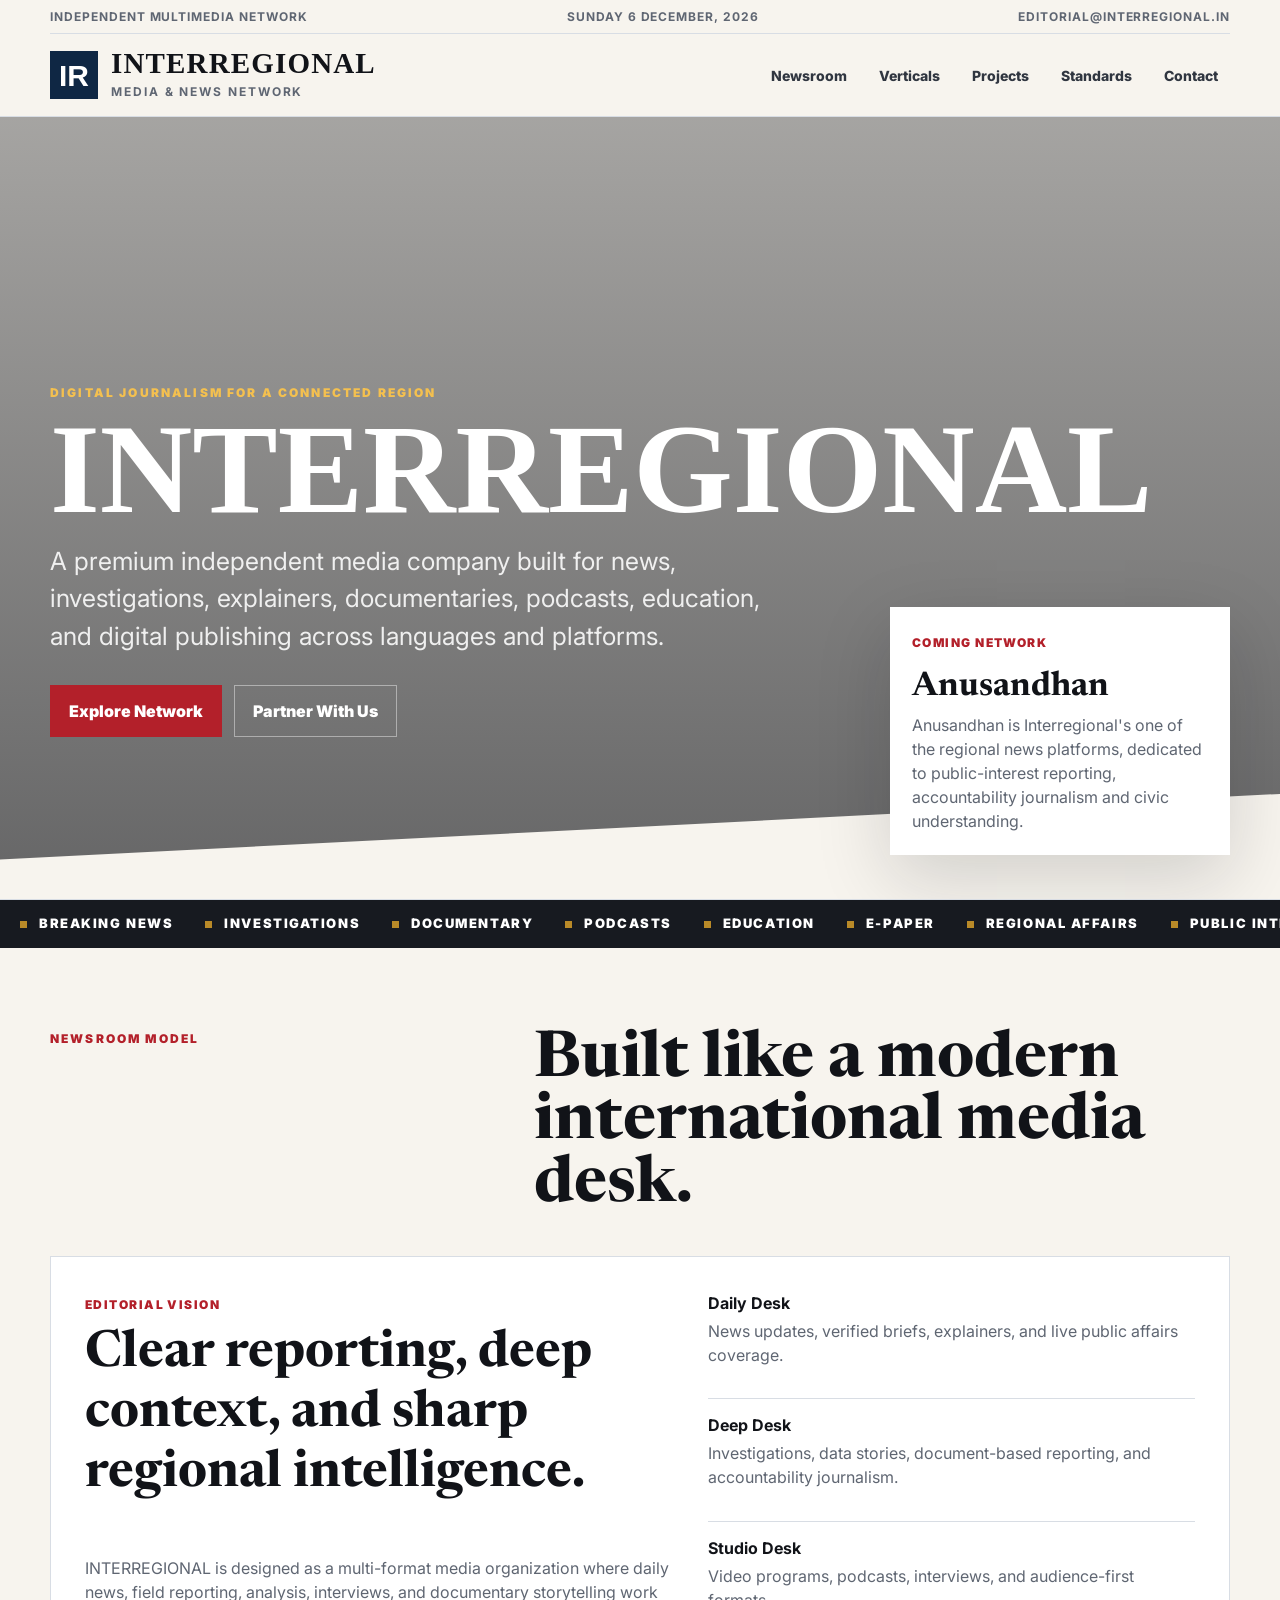
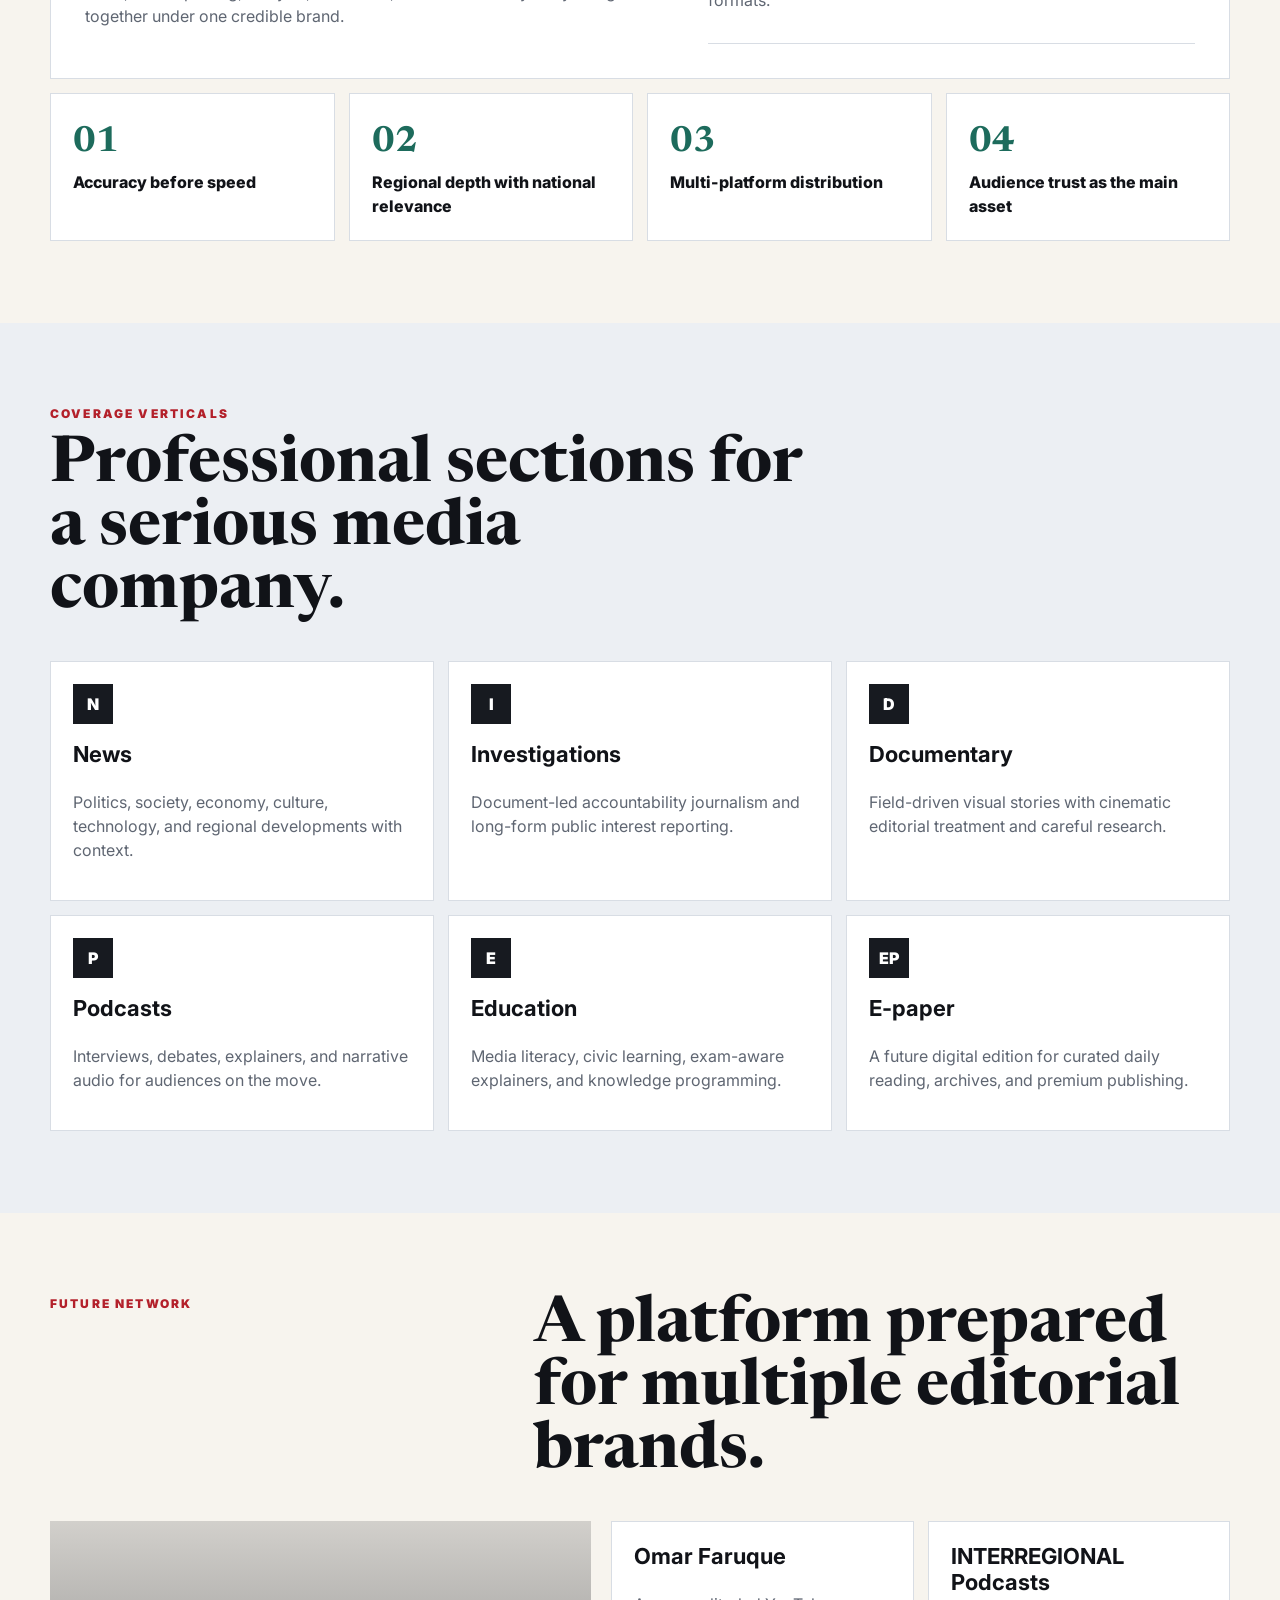
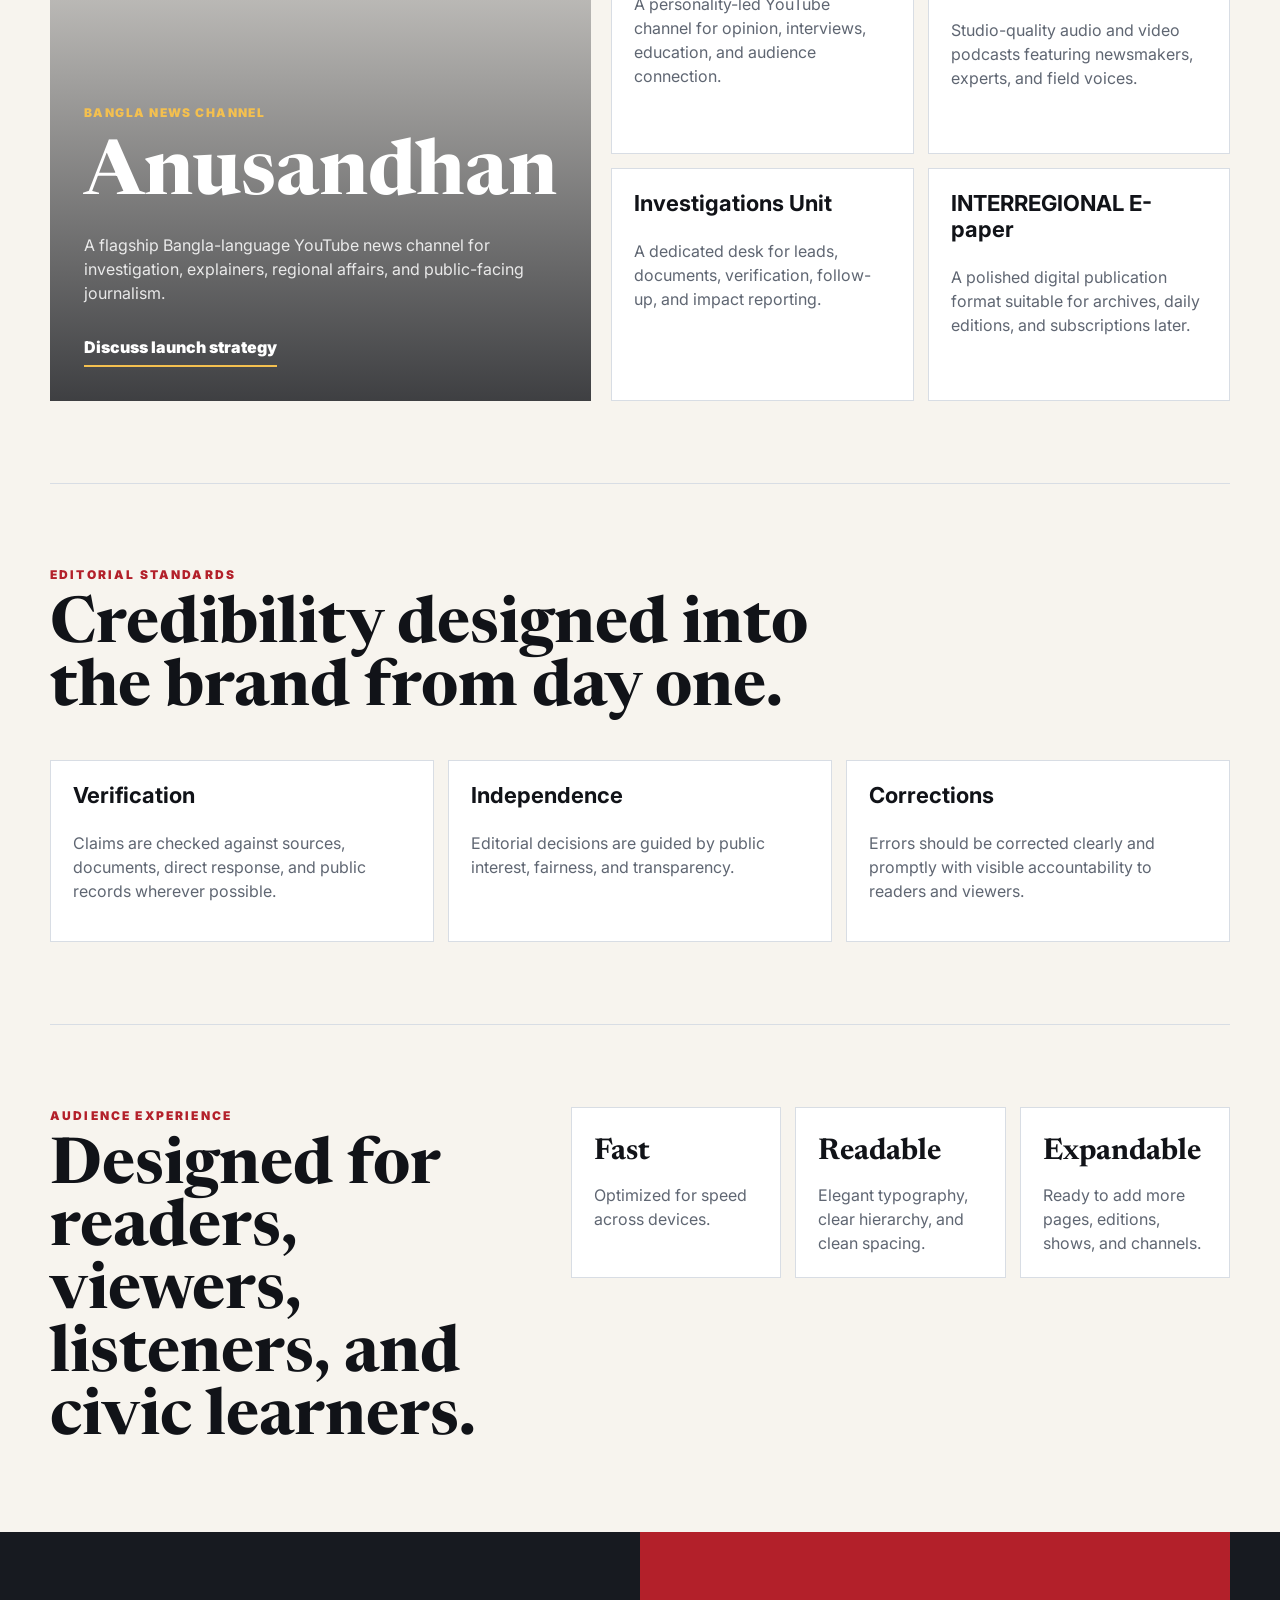
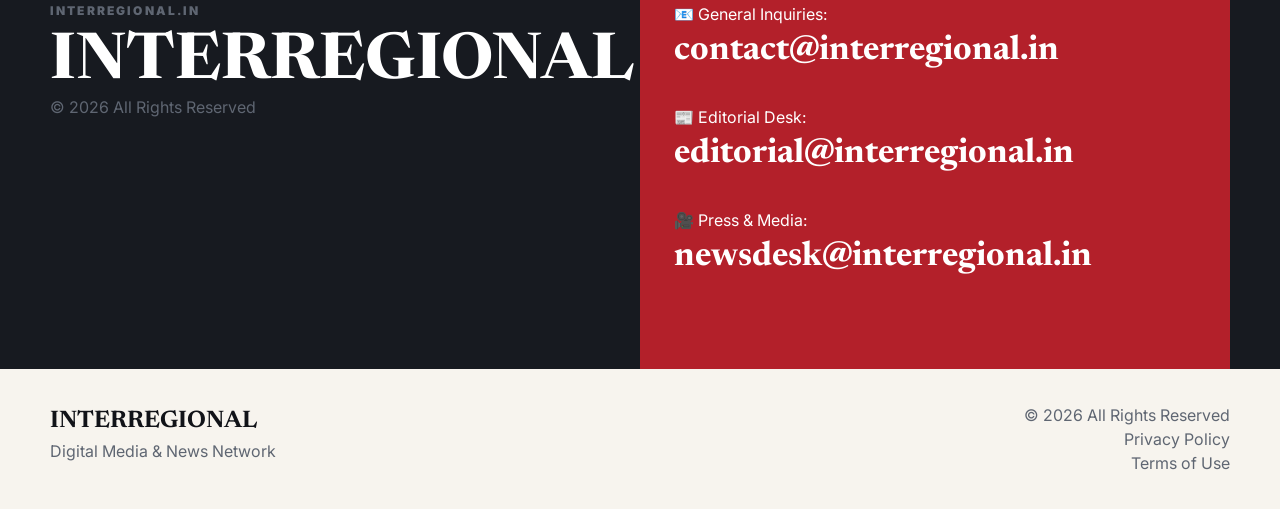
==== index.html @ 7b53729c "Update index.html" ====
<!DOCTYPE html>
<html lang="en">
<head>
  <meta charset="UTF-8">
  <meta name="viewport" content="width=device-width, initial-scale=1.0">
  <meta name="description" content="Independent multimedia network producing investigative journalism, documentaries, geopolitical analysis, podcasts, educational content, and public-interest reporting across South Asia and beyond, with multilingual digital publishing covering global affairs, politics, economy, society, and culture.">
  <meta name="theme-color" content="#0f2744">
  <link rel="canonical" href="https://interregional.in/">
  <link rel="alternate" hreflang="en" href="https://interregional.in/">
  <meta property="og:title" content="Interregional">
  <meta property="og:description" content="Independent multimedia network producing investigative journalism, documentaries, geopolitical analysis, podcasts, educational content, and public-interest reporting across South Asia and beyond, with multilingual digital publishing covering global affairs, politics, economy, society, and culture.">
  <meta property="og:image" content="https://images.unsplash.com/photo-1495020689067-958852a7765e?auto=format&fit=crop&w=1200&h=630&q=85">
  <meta property="og:image:alt" content="A modern editorial command room with regional media coverage panels">
  <meta property="og:type" content="website">
  <meta property="og:url" content="https://interregional.in/">
  <meta name="twitter:card" content="summary_large_image">
  <meta name="twitter:title" content="Interregional">
  <meta name="twitter:description" content="Independent multimedia network producing investigative journalism, documentaries, geopolitical analysis, podcasts, educational content, and public-interest reporting across South Asia and beyond, with multilingual digital publishing covering global affairs, politics, economy, society, and culture.">
  <meta name="twitter:image" content="https://images.unsplash.com/photo-1495020689067-958852a7765e?auto=format&fit=crop&w=1200&h=630&q=85">
  <script type="application/ld+json">
  {
    "@context": "https://schema.org",
    "@graph": [
      {
        "@type": "Organization",
        "@id": "https://interregional.in/#organization",
        "name": "Interregional",
        "alternateName": "INTERREGIONAL",
        "description": "Independent multimedia network producing investigative journalism, documentaries, geopolitical analysis, podcasts, educational content, and public-interest reporting across South Asia and beyond, with multilingual digital publishing covering global affairs, politics, economy, society, and culture.",
        "url": "https://interregional.in/",
        "logo": {
          "@type": "ImageObject",
          "url": "https://interregional.in/Favicon/favicon-192x192.png",
          "width": 192,
          "height": 192
        },
        "sameAs": [
          "https://www.youtube.com/@InterregionalMedia",
          "https://x.com/interregionalin",
          "https://www.facebook.com/interregional.in"
        ],
        "contactPoint": {
          "@type": "ContactPoint",
          "contactType": "editorial",
          "email": "editorial@interregional.in"
        },
        "areaServed": [
          "IN",
          "BD",
          "PK",
          "NP",
          "LK",
          "BT",
          "MV",
          "AS"
        ],
        "knowsAbout": [
          "Investigative Journalism",
          "News Media",
          "Documentary Production",
          "Podcast Production",
          "Digital Publishing",
          "Geopolitical Analysis",
          "South Asian Affairs"
        ]
      },
      {
        "@type": "WebSite",
        "@id": "https://interregional.in/#website",
        "url": "https://interregional.in/",
        "name": "Interregional",
        "description": "Independent multimedia network producing investigative journalism, documentaries, geopolitical analysis, podcasts, educational content, and public-interest reporting across South Asia and beyond.",
        "isPartOf": {
          "@id": "https://interregional.in/#organization"
        },
        "potentialAction": {
          "@type": "SearchAction",
          "target": {
            "@type": "EntryPoint",
            "urlTemplate": "https://interregional.in/?s={search_term_string}"
          }
        }
      }
    ]
  }
  </script>
  <title>Interregional</title>
  <link rel="icon" href="/Favicon/favicon.ico" sizes="any">
  <link rel="icon" type="image/svg+xml" href="/Favicon/favicon.svg">
  <link rel="icon" type="image/png" sizes="16x16" href="/Favicon/favicon-16x16.png">
  <link rel="icon" type="image/png" sizes="32x32" href="/Favicon/favicon-32x32.png">
  <link rel="icon" type="image/png" sizes="96x96" href="/Favicon/favicon-96x96.png">
  <link rel="apple-touch-icon" sizes="180x180" href="/Favicon/apple-touch-icon.png">
  <link rel="manifest" href="/Favicon/site.webmanifest">
  <meta name="msapplication-TileColor" content="#0f2744">
  <meta name="msapplication-TileImage" content="/Favicon/mstile-150x150.png">
  <meta name="msapplication-config" content="/Favicon/browserconfig.xml">
  <link rel="preconnect" href="https://fonts.googleapis.com">
  <link rel="preconnect" href="https://fonts.gstatic.com" crossorigin>
  <link href="https://fonts.googleapis.com/css2?family=Inter:wght@400;500;600;700;800;900&family=Newsreader:opsz,wght@6..72,500;6..72,600;6..72,700&display=swap" rel="stylesheet">
  <link rel="stylesheet" href="styles.css">
</head>
<body>
  <header class="site-header" id="top">
    <div class="topbar">
      <span>Independent Multimedia Network</span>
      <span class="date-line" id="dateLine">INTERREGIONAL</span>
      <a href="mailto:editorial@interregional.in">editorial@interregional.in</a>
    </div>
    <nav class="navbar" aria-label="Main navigation">
      <a class="brand" href="/" aria-label="INTERREGIONAL home">
        <span class="brand-mark">IR</span>
        <span>
          <strong>INTERREGIONAL</strong>
          <small>Media & News Network</small>
        </span>
      </a>
      <button class="menu-toggle" id="menuToggle" aria-label="Open menu" aria-expanded="false">
        <span></span>
        <span></span>
      </button>
      <div class="nav-links" id="navLinks">
        <a href="#newsroom">Newsroom</a>
        <a href="#verticals">Verticals</a>
        <a href="#projects">Projects</a>
        <a href="#standards">Standards</a>
        <a href="#contact">Contact</a>
      </div>
    </nav>
  </header>

  <main>
    <section class="hero" aria-labelledby="hero-title">
      <div class="hero-media" role="img" aria-label="A modern editorial command room with regional media coverage panels"></div>
      <div class="hero-content">
        <p class="kicker">Digital journalism for a connected region</p>
        <h1 id="hero-title">INTERREGIONAL</h1>
        <p class="hero-copy">A premium independent media company built for news, investigations, explainers, documentaries, podcasts, education, and digital publishing across languages and platforms.</p>
        <div class="hero-actions">
          <a class="button primary" href="#projects">Explore Network</a>
          <a class="button secondary" href="#contact">Partner With Us</a>
        </div>
      </div>
      <aside class="hero-brief" aria-label="Editorial highlights">
        <span>Coming Network</span>
        <strong>Anusandhan</strong>
        <p>Anusandhan is Interregional's one of the regional news platforms, dedicated to public-interest reporting, accountability journalism and civic understanding.</p>
      </aside>
    </section>

    <section class="ticker" aria-label="Editorial scope">
      <div class="ticker-track">
        <span>Breaking News</span>
        <span>Investigations</span>
        <span>Documentary</span>
        <span>Podcasts</span>
        <span>Education</span>
        <span>E-paper</span>
        <span>Regional Affairs</span>
        <span>Public Interest</span>
        <span>Breaking News</span>
        <span>Investigations</span>
        <span>Documentary</span>
        <span>Podcasts</span>
        <span>Education</span>
        <span>E-paper</span>
        <span>Regional Affairs</span>
        <span>Public Interest</span>
      </div>
    </section>

    <section class="section lead-grid" id="newsroom">
      <div class="section-heading">
        <p class="kicker">Newsroom Model</p>
        <h2>Built like a modern international media desk.</h2>
      </div>
      <div class="lead-story">
        <div>
          <span class="tag">Editorial Vision</span>
          <h3>Clear reporting, deep context, and sharp regional intelligence.</h3>
          <p>INTERREGIONAL is designed as a multi-format media organization where daily news, field reporting, analysis, interviews, and documentary storytelling work together under one credible brand.</p>
        </div>
        <ul class="story-list">
          <li><strong>Daily Desk</strong><span>News updates, verified briefs, explainers, and live public affairs coverage.</span></li>
          <li><strong>Deep Desk</strong><span>Investigations, data stories, document-based reporting, and accountability journalism.</span></li>
          <li><strong>Studio Desk</strong><span>Video programs, podcasts, interviews, and audience-first formats.</span></li>
        </ul>
      </div>
      <div class="stat-grid" aria-label="Organization pillars">
        <article><strong>01</strong><span>Accuracy before speed</span></article>
        <article><strong>02</strong><span>Regional depth with national relevance</span></article>
        <article><strong>03</strong><span>Multi-platform distribution</span></article>
        <article><strong>04</strong><span>Audience trust as the main asset</span></article>
      </div>
    </section>

    <section class="section band" id="verticals">
      <div class="section-heading compact">
        <p class="kicker">Coverage Verticals</p>
        <h2>Professional sections for a serious media company.</h2>
      </div>
      <div class="vertical-grid">
        <article>
          <span class="icon">N</span>
          <h3>News</h3>
          <p>Politics, society, economy, culture, technology, and regional developments with context.</p>
        </article>
        <article>
          <span class="icon">I</span>
          <h3>Investigations</h3>
          <p>Document-led accountability journalism and long-form public interest reporting.</p>
        </article>
        <article>
          <span class="icon">D</span>
          <h3>Documentary</h3>
          <p>Field-driven visual stories with cinematic editorial treatment and careful research.</p>
        </article>
        <article>
          <span class="icon">P</span>
          <h3>Podcasts</h3>
          <p>Interviews, debates, explainers, and narrative audio for audiences on the move.</p>
        </article>
        <article>
          <span class="icon">E</span>
          <h3>Education</h3>
          <p>Media literacy, civic learning, exam-aware explainers, and knowledge programming.</p>
        </article>
        <article>
          <span class="icon">EP</span>
          <h3>E-paper</h3>
          <p>A future digital edition for curated daily reading, archives, and premium publishing.</p>
        </article>
      </div>
    </section>

    <section class="section project-section" id="projects">
      <div class="section-heading">
        <p class="kicker">Future Network</p>
        <h2>A platform prepared for multiple editorial brands.</h2>
      </div>
      <div class="project-layout">
        <article class="feature-project">
          <span class="tag">Bangla News Channel</span>
          <h3>Anusandhan</h3>
          <p>A flagship Bangla-language YouTube news channel for investigation, explainers, regional affairs, and public-facing journalism.</p>
          <a href="#contact">Discuss launch strategy</a>
        </article>
        <div class="project-list">
          <article>
            <h3>Omar Faruque</h3>
            <p>A personality-led YouTube channel for opinion, interviews, education, and audience connection.</p>
          </article>
          <article>
            <h3>INTERREGIONAL Podcasts</h3>
            <p>Studio-quality audio and video podcasts featuring newsmakers, experts, and field voices.</p>
          </article>
          <article>
            <h3>Investigations Unit</h3>
            <p>A dedicated desk for leads, documents, verification, follow-up, and impact reporting.</p>
          </article>
          <article>
            <h3>INTERREGIONAL E-paper</h3>
            <p>A polished digital publication format suitable for archives, daily editions, and subscriptions later.</p>
          </article>
        </div>
      </div>
    </section>

    <section class="section standards" id="standards">
      <div class="section-heading compact">
        <p class="kicker">Editorial Standards</p>
        <h2>Credibility designed into the brand from day one.</h2>
      </div>
      <div class="standards-row">
        <article>
          <h3>Verification</h3>
          <p>Claims are checked against sources, documents, direct response, and public records wherever possible.</p>
        </article>
        <article>
          <h3>Independence</h3>
          <p>Editorial decisions are guided by public interest, fairness, and transparency.</p>
        </article>
        <article>
          <h3>Corrections</h3>
          <p>Errors should be corrected clearly and promptly with visible accountability to readers and viewers.</p>
        </article>
      </div>
    </section>

    <section class="section audience">
      <div>
        <p class="kicker">Audience Experience</p>
        <h2>Designed for readers, viewers, listeners, and civic learners.</h2>
      </div>
      <div class="audience-grid">
        <article><strong>Fast</strong><span>Optimized for speed across devices.</span></article>
        <article><strong>Readable</strong><span>Elegant typography, clear hierarchy, and clean spacing.</span></article>
        <article><strong>Expandable</strong><span>Ready to add more pages, editions, shows, and channels.</span></article>
      </div>
    </section>

    <section class="section contact-section" id="contact">
      <div class="contact-copy">
        <p class="kicker">INTERREGIONAL.IN</p>
        <h2>INTERREGIONAL</h2>
        <p>© 2026 All Rights Reserved</p>
      </div>
      <div class="contact-panel">
  <p>📧 General Inquiries: <a href="mailto:contact@interregional.in">contact@interregional.in</a></p>
  <p>📰 Editorial Desk: <a href="mailto:editorial@interregional.in">editorial@interregional.in</a></p>
  <p>🎥 Press & Media: <a href="mailto:newsdesk@interregional.in">newsdesk@interregional.in</a></p>
      </div>
    </section>
  </main>

  <footer class="footer">
    <div>
      <strong>INTERREGIONAL</strong>
      <p>Digital Media & News Network</p>
    </div>
    <div style="text-align:right;">
      <p>© 2026 All Rights Reserved</p>
      <p><a href="privacy.html">Privacy Policy</a></p>
      <a href="terms.html">Terms of Use</a>
    </div>
  </footer>

  <script src="script.js"></script>
</body>
</html>
---- styles.css ----
:root {
  --ink: #111318;
  --muted: #5f6672;
  --line: #d8dde4;
  --paper: #f7f4ee;
  --white: #ffffff;
  --charcoal: #171a20;
  --red: #b3202a;
  --gold: #b98a28;
  --green: #1d6b5c;
  --blue: #1d4f91;
  --shadow: 0 24px 70px rgba(17, 19, 24, 0.16);
}

* {
  box-sizing: border-box;
}

html {
  scroll-behavior: smooth;
}

body {
  margin: 0;
  background: var(--paper);
  color: var(--ink);
  font-family: "Inter", Arial, sans-serif;
  line-height: 1.5;
}

a {
  color: inherit;
  text-decoration: none;
}

.site-header {
  background: rgba(247, 244, 238, 0.94);
  border-bottom: 1px solid var(--line);
  position: sticky;
  top: 0;
  z-index: 20;
  backdrop-filter: blur(18px);
}

.topbar,
.navbar,
.section,
.footer {
  width: min(1180px, calc(100% - 40px));
  margin: 0 auto;
}

.topbar {
  min-height: 34px;
  display: flex;
  align-items: center;
  justify-content: space-between;
  gap: 18px;
  color: var(--muted);
  font-size: 12px;
  font-weight: 700;
  letter-spacing: 0.08em;
  text-transform: uppercase;
  border-bottom: 1px solid var(--line);
}

.navbar {
  min-height: 82px;
  display: flex;
  align-items: center;
  justify-content: space-between;
  gap: 24px;
}

.brand {
  display: inline-flex;
  align-items: center;
  gap: 13px;
}

.brand-mark {
  width: 48px;
  height: 48px;
  display: grid;
  place-items: center;
  background: #0f2744;
  color: var(--white);
  font-family: Arial, sans-serif;
  font-weight: 700;
  font-size: 30px;
}

.brand strong {
  display: block;
  font-family: Georgia, "Times New Roman", serif;
  font-size: 29px;
  letter-spacing: 0.04em;
  line-height: 1;
}

.brand small {
  display: block;
  margin-top: 5px;
  color: var(--muted);
  font-size: 12px;
  font-weight: 700;
  letter-spacing: 0.16em;
  text-transform: uppercase;
}

.nav-links {
  display: flex;
  align-items: center;
  gap: 8px;
}

.nav-links a {
  padding: 10px 12px;
  color: #303640;
  font-size: 14px;
  font-weight: 800;
}

.nav-links a:hover {
  color: var(--red);
}

.menu-toggle {
  display: none;
  width: 42px;
  height: 42px;
  border: 1px solid var(--line);
  background: var(--white);
  cursor: pointer;
}

.menu-toggle span {
  display: block;
  width: 18px;
  height: 2px;
  margin: 5px auto;
  background: var(--ink);
}

.hero {
  min-height: calc(100vh - 117px);
  position: relative;
  display: grid;
  align-items: end;
  overflow: hidden;
  border-bottom: 1px solid var(--line);
}

.hero-media {
  position: absolute;
  inset: 0;
  background:
    linear-gradient(rgba(10, 12, 17, 0.34), rgba(10, 12, 17, 0.62)),
    url("https://images.unsplash.com/photo-1495020689067-958852a7765e?auto=format&fit=crop&w=2200&q=85");
  background-size: cover;
  background-position: center;
  transform: scale(1.02);
}

.hero::after {
  content: "";
  position: absolute;
  inset: auto 0 0 0;
  height: 28%;
  background: var(--paper);
  clip-path: polygon(0 82%, 100% 52%, 100% 100%, 0% 100%);
}

.hero-content {
  width: min(1180px, calc(100% - 40px));
  margin: 0 auto;
  position: relative;
  z-index: 2;
  padding: 12vh 0 18vh;
  color: var(--white);
}

.kicker {
  margin: 0 0 12px;
  color: var(--red);
  font-size: 12px;
  font-weight: 900;
  letter-spacing: 0.18em;
  text-transform: uppercase;
}

.hero .kicker {
  color: #f4c04f;
}

h1,
h2,
h3,
p {
  margin-top: 0;
}

h1,
h2 {
  font-family: "Newsreader", Georgia, serif;
}

h1 {
  margin-bottom: 18px;
  font-family: Georgia, "Times New Roman", serif;
  font-size: clamp(52px, 10vw, 132px);
  line-height: 0.86;
  letter-spacing: 0;
}

.hero-copy {
  max-width: 720px;
  color: rgba(255, 255, 255, 0.88);
  font-size: clamp(18px, 2.2vw, 25px);
}

.hero-actions {
  display: flex;
  gap: 12px;
  flex-wrap: wrap;
  margin-top: 30px;
}

.button {
  min-height: 48px;
  display: inline-flex;
  align-items: center;
  justify-content: center;
  padding: 13px 18px;
  border: 1px solid rgba(255, 255, 255, 0.42);
  font-weight: 900;
}

.button.primary {
  background: var(--red);
  border-color: var(--red);
  color: var(--white);
}

.button.secondary {
  color: var(--white);
}

.hero-brief {
  position: absolute;
  right: max(20px, calc((100vw - 1180px) / 2));
  bottom: 44px;
  z-index: 3;
  width: min(340px, calc(100% - 40px));
  padding: 22px;
  background: var(--white);
  color: var(--ink);
  box-shadow: var(--shadow);
}

.hero-brief span,
.tag {
  display: inline-block;
  margin-bottom: 10px;
  color: var(--red);
  font-size: 12px;
  font-weight: 900;
  letter-spacing: 0.12em;
  text-transform: uppercase;
}

.hero-brief strong {
  display: block;
  font-family: "Newsreader", Georgia, serif;
  font-size: 34px;
}

.hero-brief p {
  margin-bottom: 0;
  color: var(--muted);
}

.ticker {
  overflow: hidden;
  background: var(--charcoal);
  color: var(--white);
}

.ticker-track {
  width: max-content;
  display: flex;
  gap: 32px;
  padding: 14px 20px;
  animation: ticker 24s linear infinite;
  font-size: 13px;
  font-weight: 900;
  letter-spacing: 0.12em;
  text-transform: uppercase;
}

.ticker-track span::before {
  content: "";
  display: inline-block;
  width: 7px;
  height: 7px;
  margin-right: 12px;
  background: var(--gold);
}

@keyframes ticker {
  to {
    transform: translateX(-50%);
  }
}

.section {
  padding: 82px 0;
}

.section-heading {
  display: grid;
  grid-template-columns: 0.9fr 1.4fr;
  gap: 36px;
  align-items: start;
  margin-bottom: 38px;
}

.section-heading.compact {
  display: block;
  max-width: 760px;
}

h2 {
  margin-bottom: 0;
  font-size: clamp(34px, 5vw, 64px);
  line-height: 0.98;
}

h3 {
  font-size: 22px;
  line-height: 1.18;
}

.lead-story {
  display: grid;
  grid-template-columns: 1.1fr 0.9fr;
  gap: 28px;
  padding: 34px;
  background: var(--white);
  border: 1px solid var(--line);
}

.lead-story h3 {
  max-width: 680px;
  font-family: "Newsreader", Georgia, serif;
  font-size: clamp(30px, 4vw, 52px);
}

.lead-story p,
.vertical-grid p,
.project-list p,
.standards-row p,
.audience-grid span,
.contact-copy p {
  color: var(--muted);
}

.story-list {
  display: grid;
  gap: 14px;
  margin: 0;
  padding: 0;
  list-style: none;
}

.story-list li {
  padding-bottom: 14px;
  border-bottom: 1px solid var(--line);
}

.story-list strong,
.story-list span {
  display: block;
}

.story-list span {
  margin-top: 4px;
  color: var(--muted);
}

.stat-grid,
.vertical-grid,
.audience-grid {
  display: grid;
  grid-template-columns: repeat(4, 1fr);
  gap: 14px;
  margin-top: 14px;
}

.stat-grid article,
.vertical-grid article,
.standards-row article,
.audience-grid article,
.project-list article {
  background: var(--white);
  border: 1px solid var(--line);
  padding: 22px;
}

.stat-grid strong {
  display: block;
  color: var(--green);
  font-family: "Newsreader", Georgia, serif;
  font-size: 36px;
}

.stat-grid span {
  font-weight: 800;
}

.band {
  width: 100%;
  max-width: none;
  padding-left: max(20px, calc((100vw - 1180px) / 2));
  padding-right: max(20px, calc((100vw - 1180px) / 2));
  background: #eceff3;
}

.vertical-grid {
  grid-template-columns: repeat(3, 1fr);
  margin-top: 34px;
}

.icon {
  width: 40px;
  height: 40px;
  display: grid;
  place-items: center;
  margin-bottom: 18px;
  background: var(--charcoal);
  color: var(--white);
  font-weight: 900;
}

.project-layout {
  display: grid;
  grid-template-columns: 0.9fr 1.1fr;
  gap: 20px;
}

.feature-project {
  min-height: 480px;
  display: flex;
  flex-direction: column;
  justify-content: flex-end;
  padding: 34px;
  color: var(--white);
  background:
    linear-gradient(rgba(16, 18, 23, 0.16), rgba(16, 18, 23, 0.8)),
    url("https://images.unsplash.com/photo-1589903308904-1010c2294adc?auto=format&fit=crop&w=1200&q=85");
  background-size: cover;
  background-position: center;
}

.feature-project .tag {
  color: #f4c04f;
}

.feature-project h3 {
  font-family: "Newsreader", Georgia, serif;
  font-size: clamp(42px, 6vw, 76px);
  margin-bottom: 12px;
}

.feature-project p {
  max-width: 520px;
  color: rgba(255, 255, 255, 0.86);
}

.feature-project a {
  width: fit-content;
  margin-top: 14px;
  padding-bottom: 6px;
  border-bottom: 2px solid #f4c04f;
  font-weight: 900;
}

.project-list {
  display: grid;
  grid-template-columns: repeat(2, 1fr);
  gap: 14px;
}

.project-list article {
  min-height: 220px;
}

.standards {
  border-top: 1px solid var(--line);
  border-bottom: 1px solid var(--line);
}

.standards-row {
  display: grid;
  grid-template-columns: repeat(3, 1fr);
  gap: 14px;
  margin-top: 32px;
}

.audience {
  display: grid;
  grid-template-columns: 0.85fr 1.15fr;
  gap: 34px;
  align-items: start;
}

.audience-grid {
  grid-template-columns: repeat(3, 1fr);
  margin-top: 0;
}

.audience-grid strong {
  display: block;
  margin-bottom: 8px;
  font-family: "Newsreader", Georgia, serif;
  font-size: 30px;
}

.contact-section {
  width: 100%;
  max-width: none;
  display: grid;
  grid-template-columns: minmax(20px, 1fr) minmax(0, 590px) minmax(0, 590px) minmax(20px, 1fr);
  gap: 0;
  padding: 0;
  background: var(--charcoal);
  color: var(--white);
}

.contact-copy {
  grid-column: 2;
  padding: 70px 34px 70px 0;
}

.contact-panel {
  grid-column: 3;
  display: grid;
  align-content: center;
  gap: 12px;
  padding: 70px 34px;
  background: var(--red);
}

.contact-panel a,
.contact-panel span {
  display: block;
  color: var(--white);
  font-size: clamp(20px, 3vw, 34px);
  font-family: "Newsreader", Georgia, serif;
  font-weight: 700;
  overflow-wrap: anywhere;
}

.footer {
  display: flex;
  justify-content: space-between;
  gap: 24px;
  padding: 34px 0;
  color: var(--muted);
}

.footer strong {
  color: var(--ink);
  font-family: "Newsreader", Georgia, serif;
  font-size: 24px;
}

.footer p {
  margin-bottom: 0;
}

.footer nav {
  display: flex;
  gap: 16px;
  flex-wrap: wrap;
  font-weight: 800;
}

@media (max-width: 900px) {
  .topbar {
    display: none;
  }

  .navbar {
    width: calc(100% - 28px);
    min-height: 74px;
  }

  .menu-toggle {
    display: block;
  }

  .nav-links {
    position: absolute;
    top: 74px;
    left: 14px;
    right: 14px;
    display: none;
    padding: 12px;
    background: var(--white);
    border: 1px solid var(--line);
    box-shadow: var(--shadow);
  }

  .nav-links.open {
    display: grid;
  }

  .nav-links a {
    padding: 14px 12px;
  }

  .hero {
    min-height: 780px;
  }

  .hero-content {
    width: calc(100% - 32px);
    padding: 80px 0 260px;
  }

  .hero-brief {
    left: 16px;
    right: 16px;
    bottom: 28px;
  }

  .section,
  .footer {
    width: calc(100% - 32px);
    padding: 58px 0;
  }

  .section-heading,
  .lead-story,
  .project-layout,
  .audience {
    grid-template-columns: 1fr;
  }

  .stat-grid,
  .vertical-grid,
  .project-list,
  .standards-row,
  .audience-grid {
    grid-template-columns: 1fr;
  }

  .band {
    padding-left: 16px;
    padding-right: 16px;
  }

  .feature-project {
    min-height: 430px;
  }

  .contact-section {
    display: block;
  }

  .contact-copy,
  .contact-panel {
    padding: 52px 16px;
  }

  .footer {
    display: grid;
  }
}

@media (max-width: 520px) {
  .brand-mark {
    width: 42px;
    height: 42px;
  }

  .brand strong {
    font-size: 21px;
  }

  .brand small {
    font-size: 10px;
    letter-spacing: 0.1em;
  }

  .hero-copy {
    font-size: 17px;
  }

  .button {
    width: 100%;
  }

  .lead-story {
    padding: 22px;
  }
}
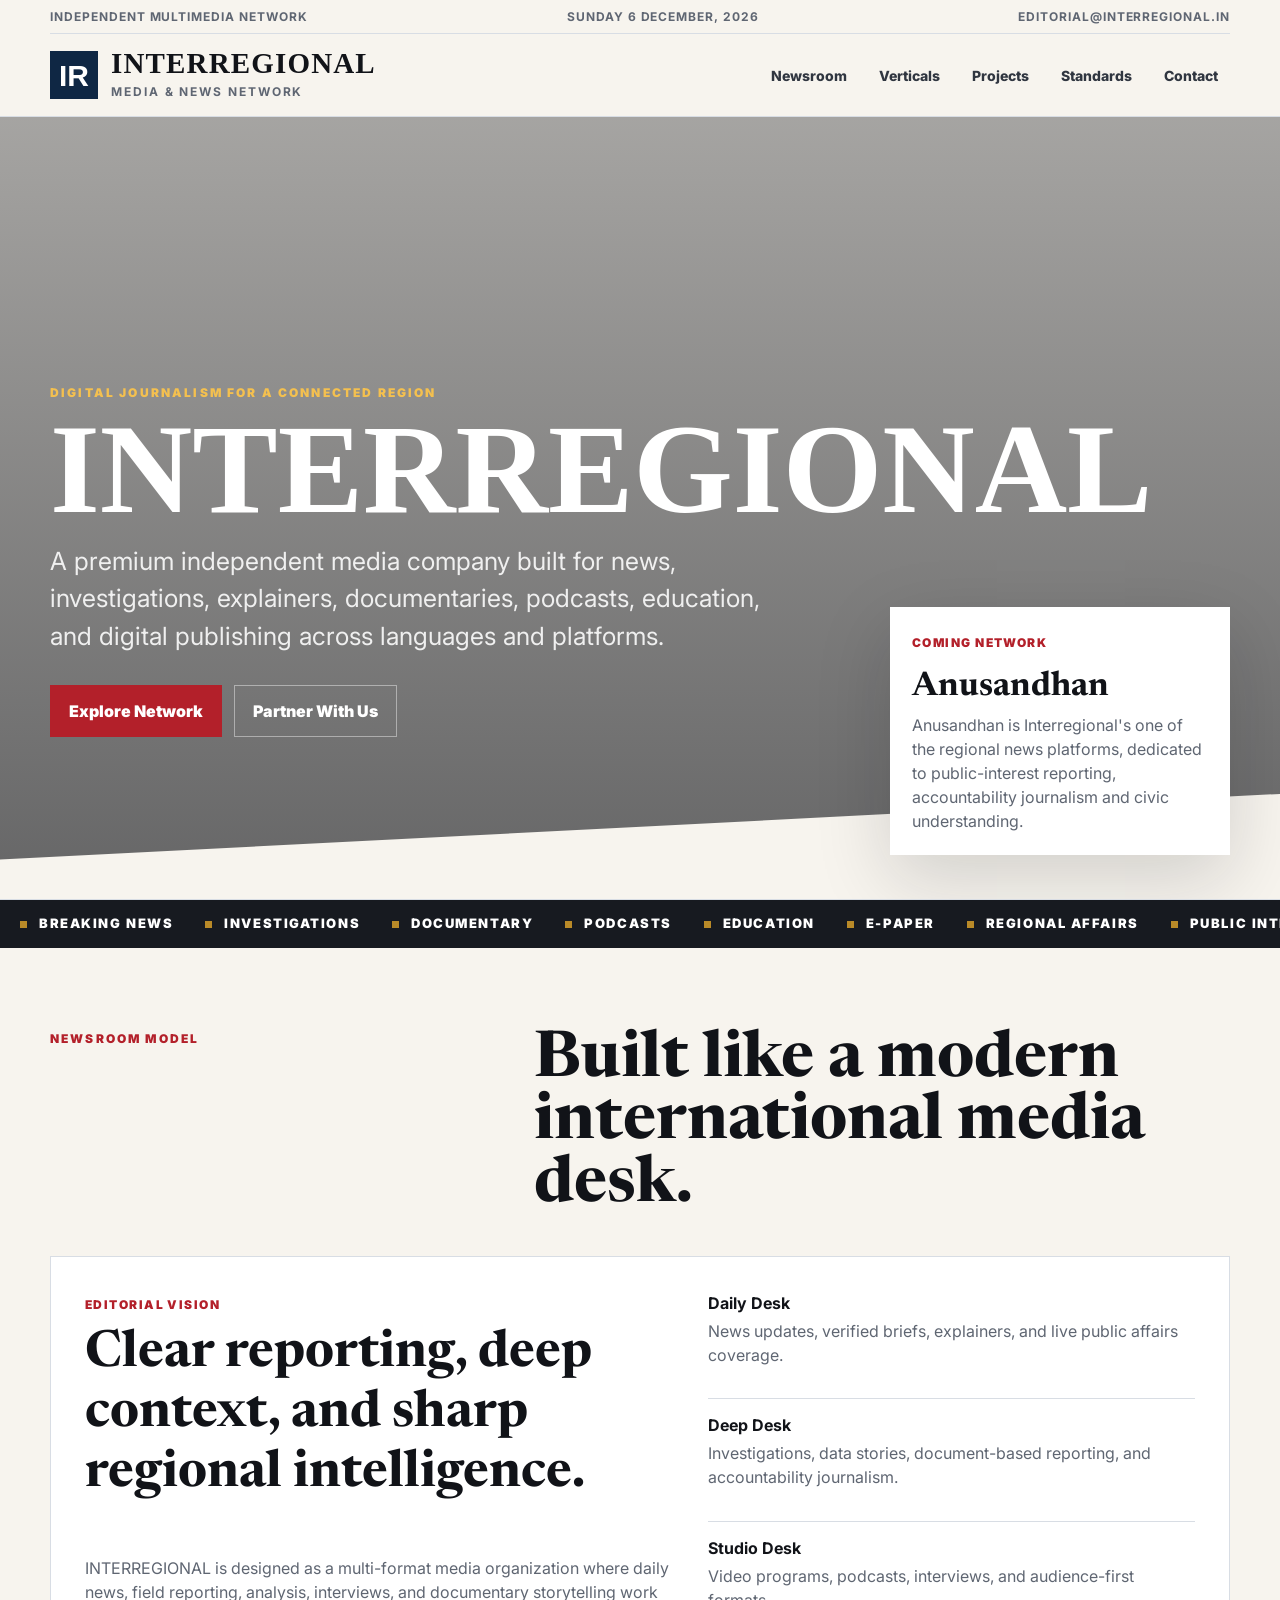
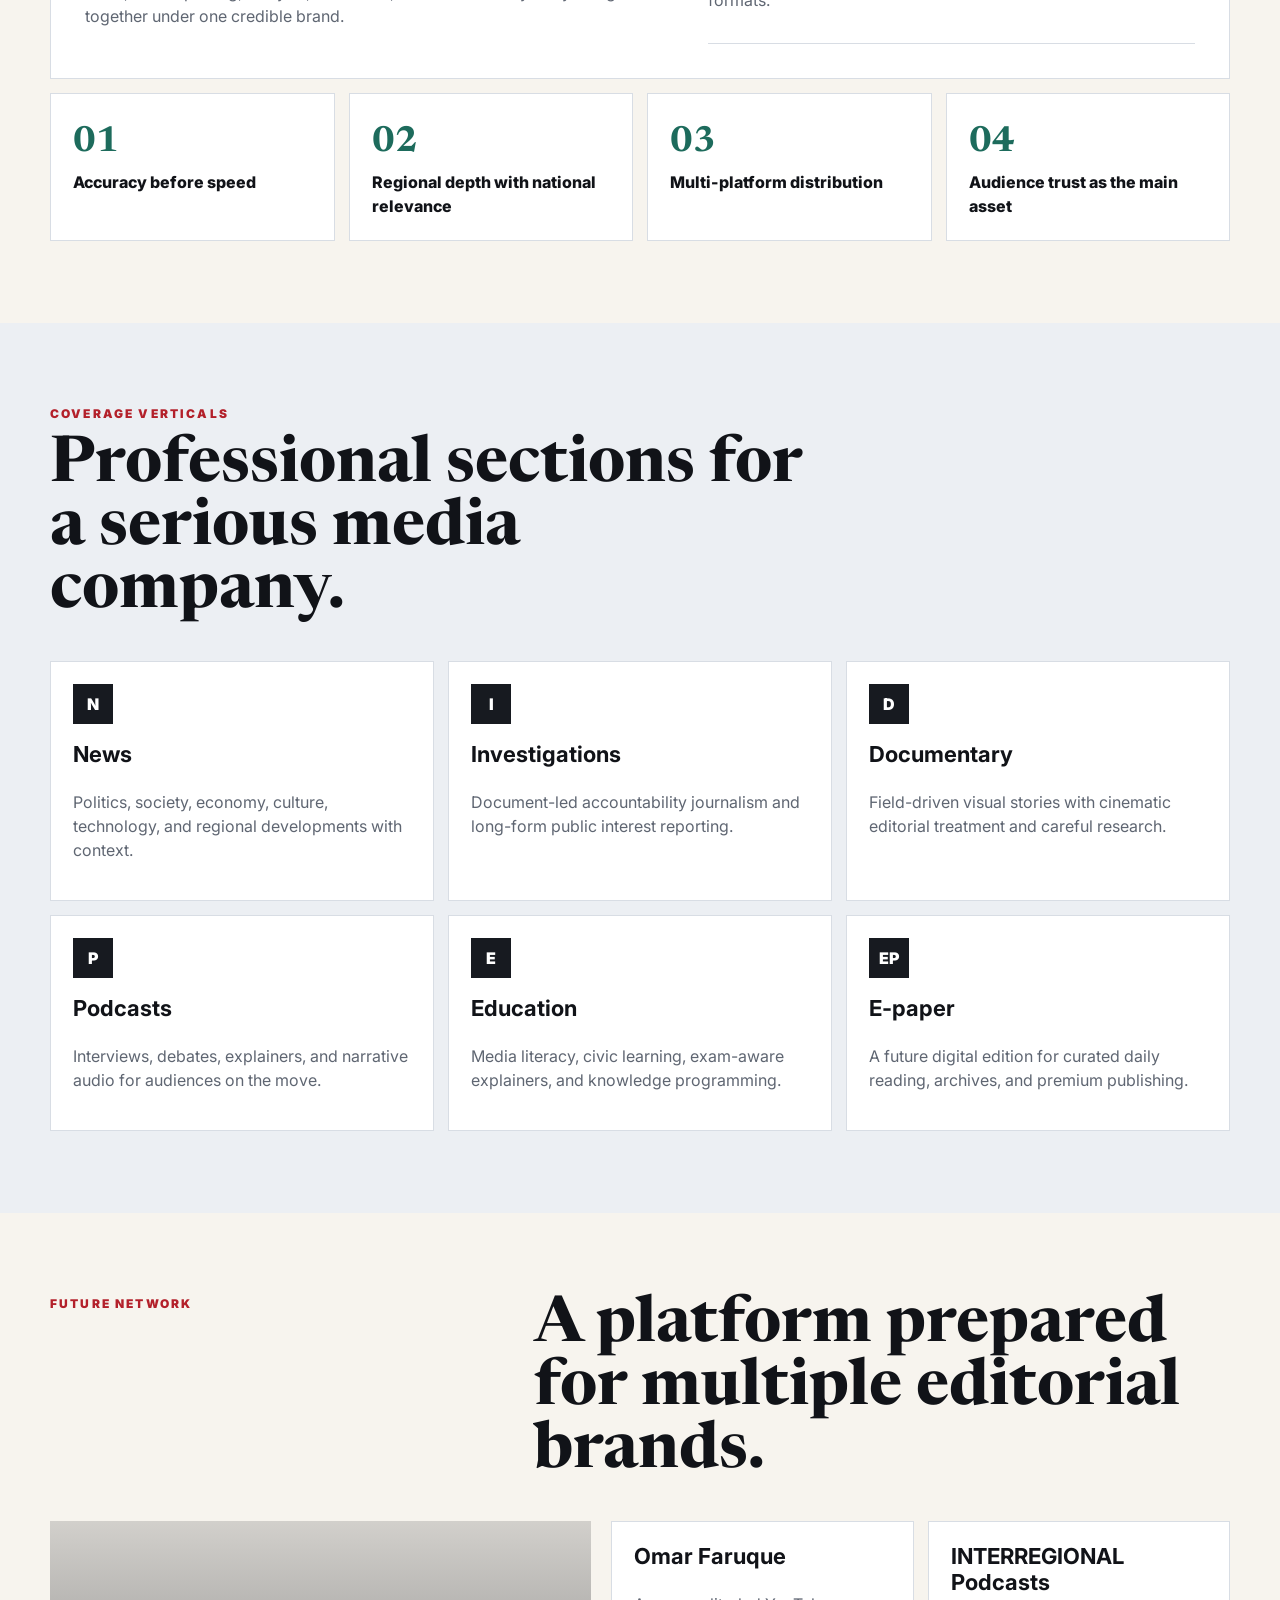
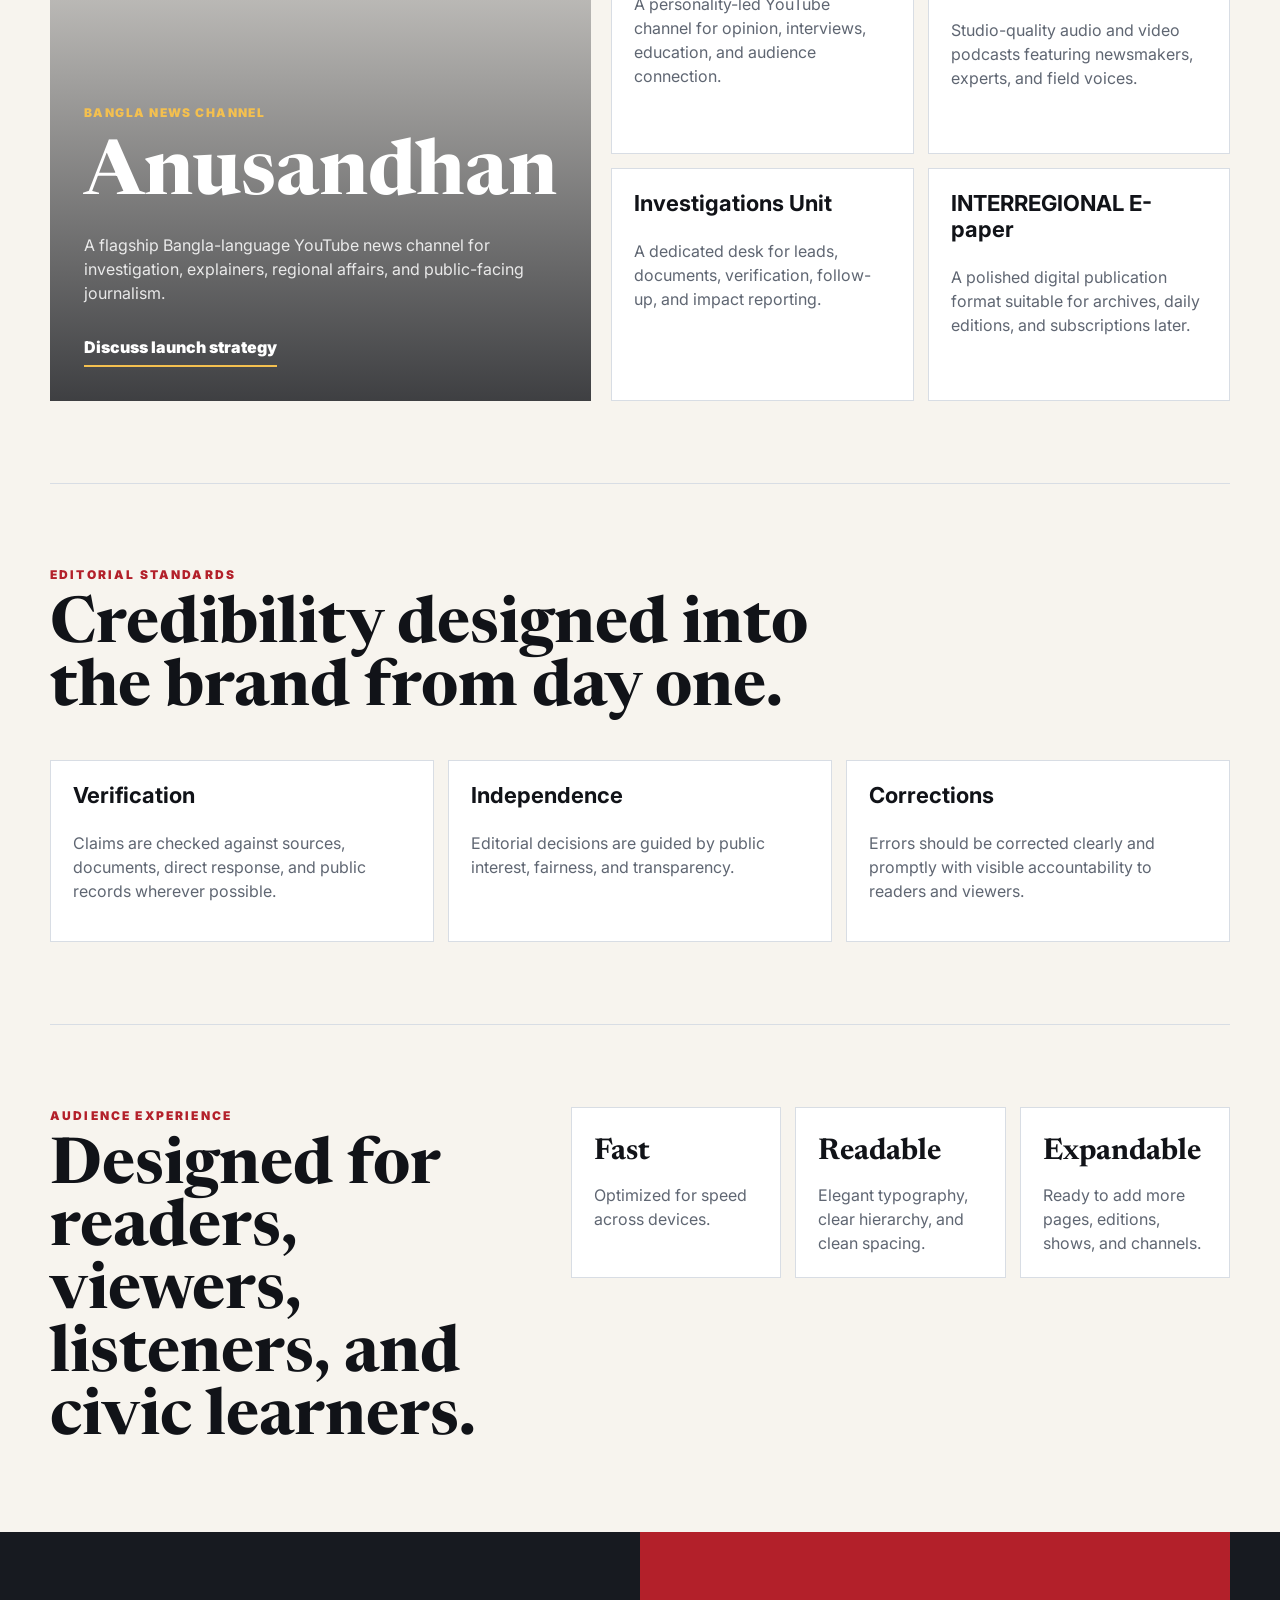
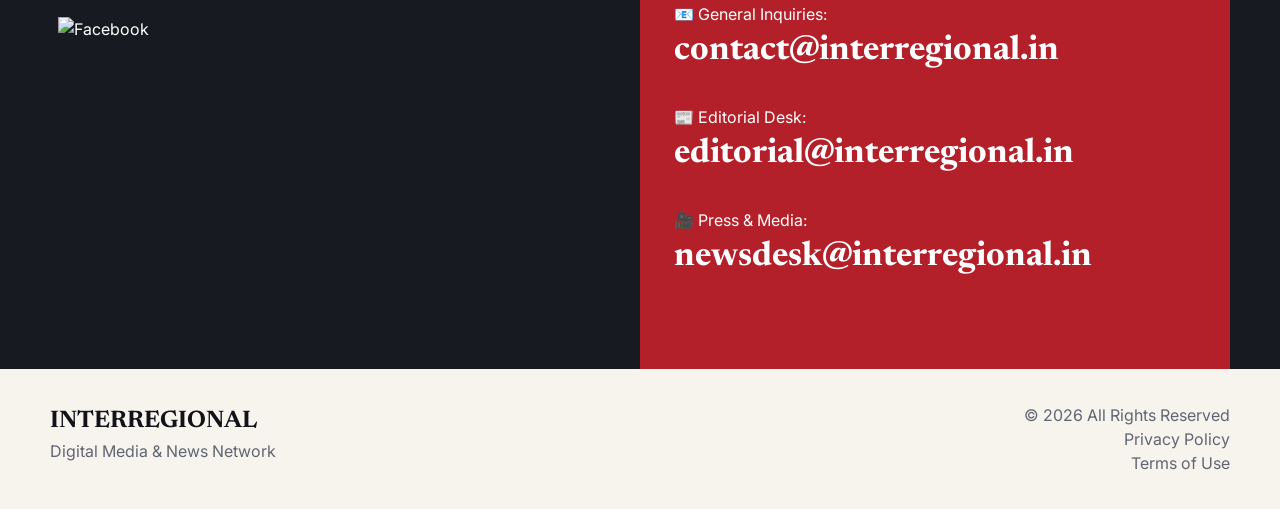
==== commit 4c58b0bd: "Update index.html" ====
--- a/index.html
+++ b/index.html
@@ -301,10 +301,13 @@
 
     <section class="section contact-section" id="contact">
       <div class="contact-copy">
-        <p class="kicker">INTERREGIONAL.IN</p>
-        <h2>INTERREGIONAL</h2>
-        <p>© 2026 All Rights Reserved</p>
-      </div>
+        <!-- Social Media Icons -->
+        <div class="social-icons" style="margin-top:15px;">
+         <a href="https://facebook.com/interregional.in" target="_blank">
+          <img src="images/facebook.svg" alt="Facebook" style="width:24px;height:24px;margin:0 8px;">
+      </a>
+    </div>
+  </div>
       <div class="contact-panel">
   <p>📧 General Inquiries: <a href="mailto:contact@interregional.in">contact@interregional.in</a></p>
   <p>📰 Editorial Desk: <a href="mailto:editorial@interregional.in">editorial@interregional.in</a></p>
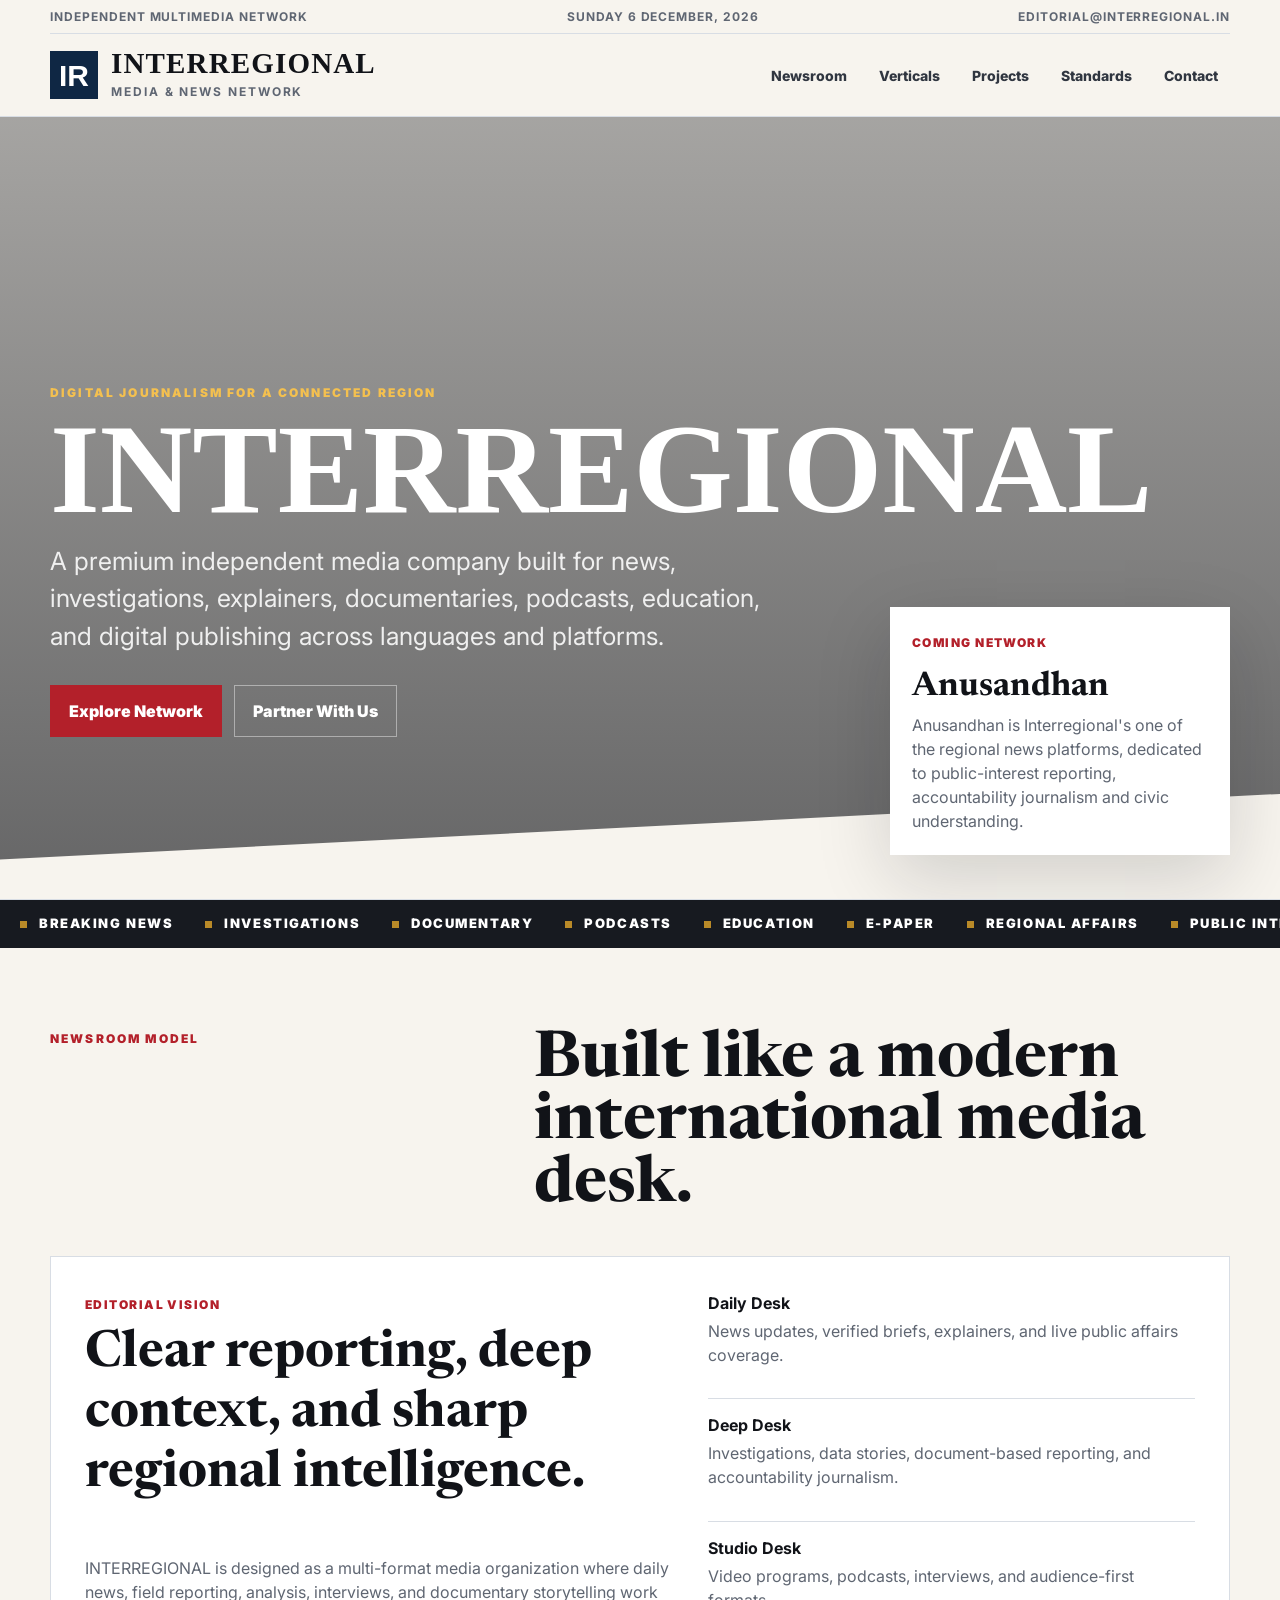
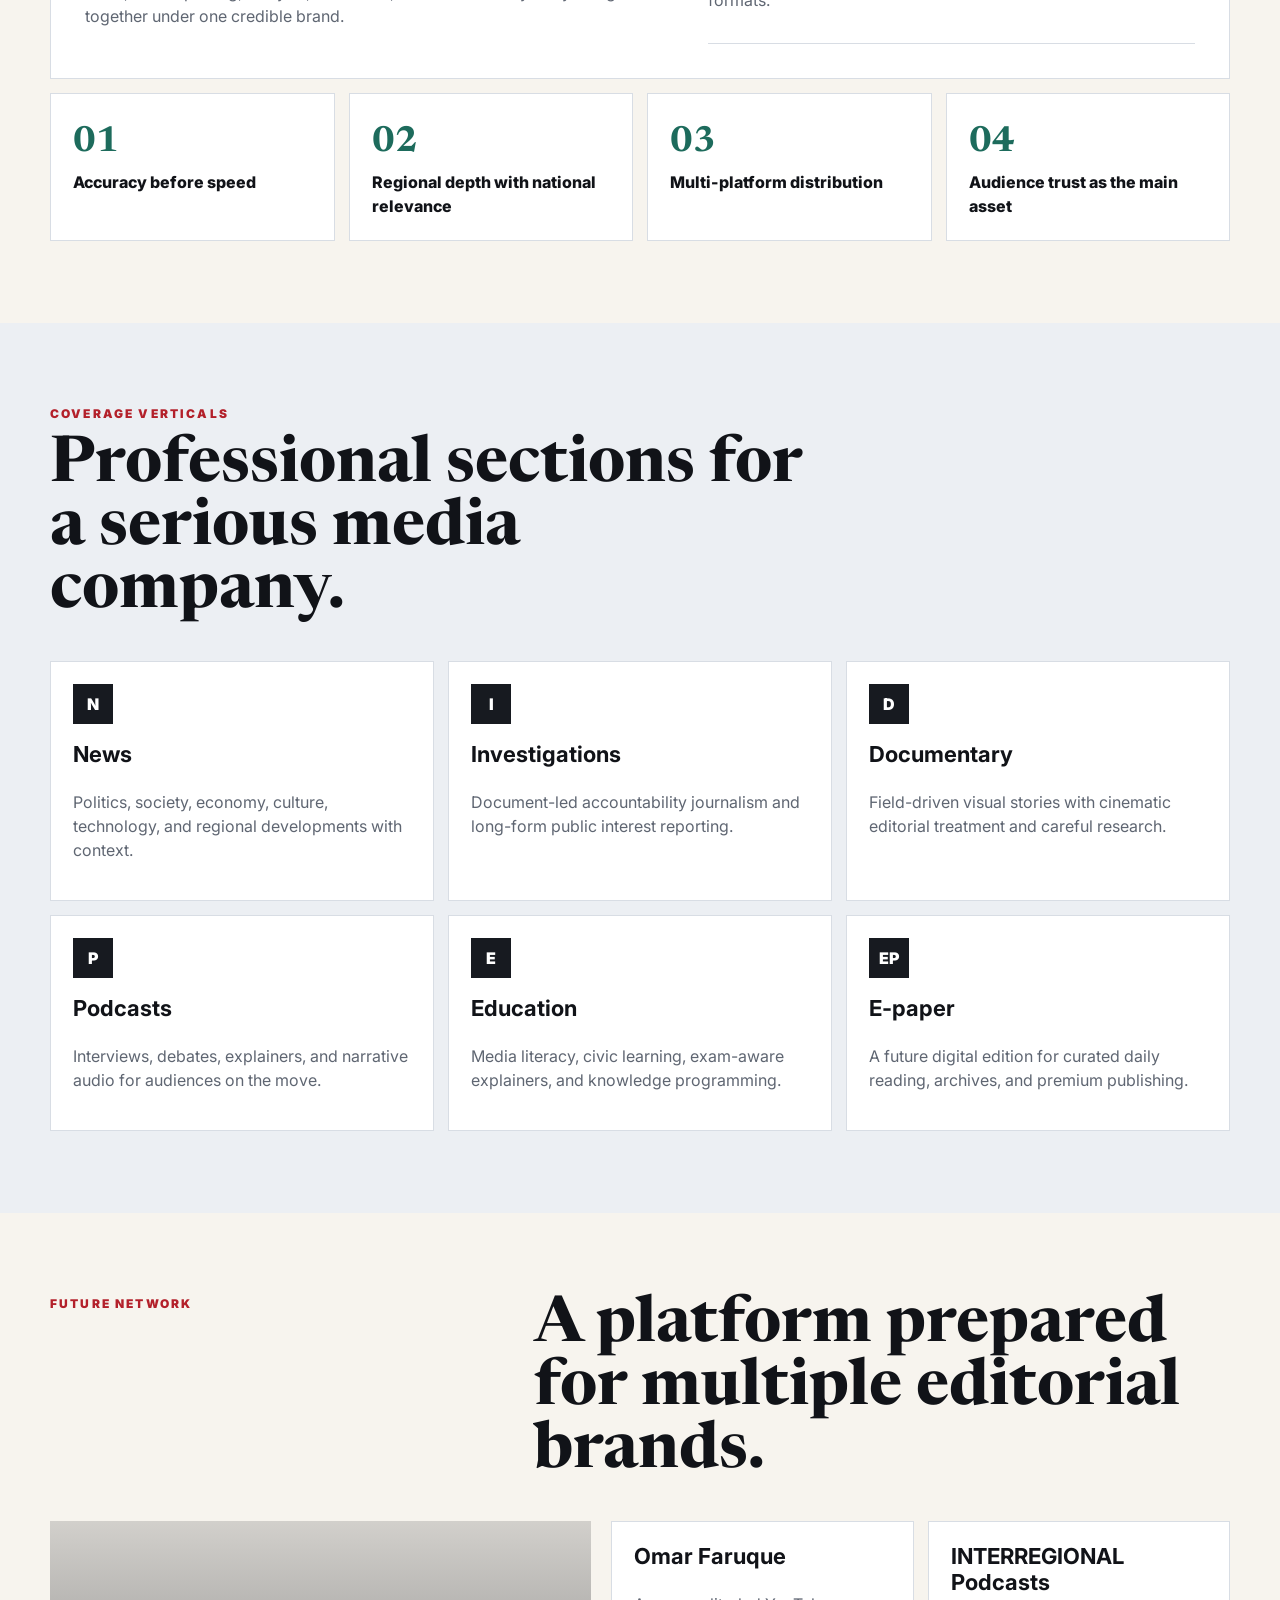
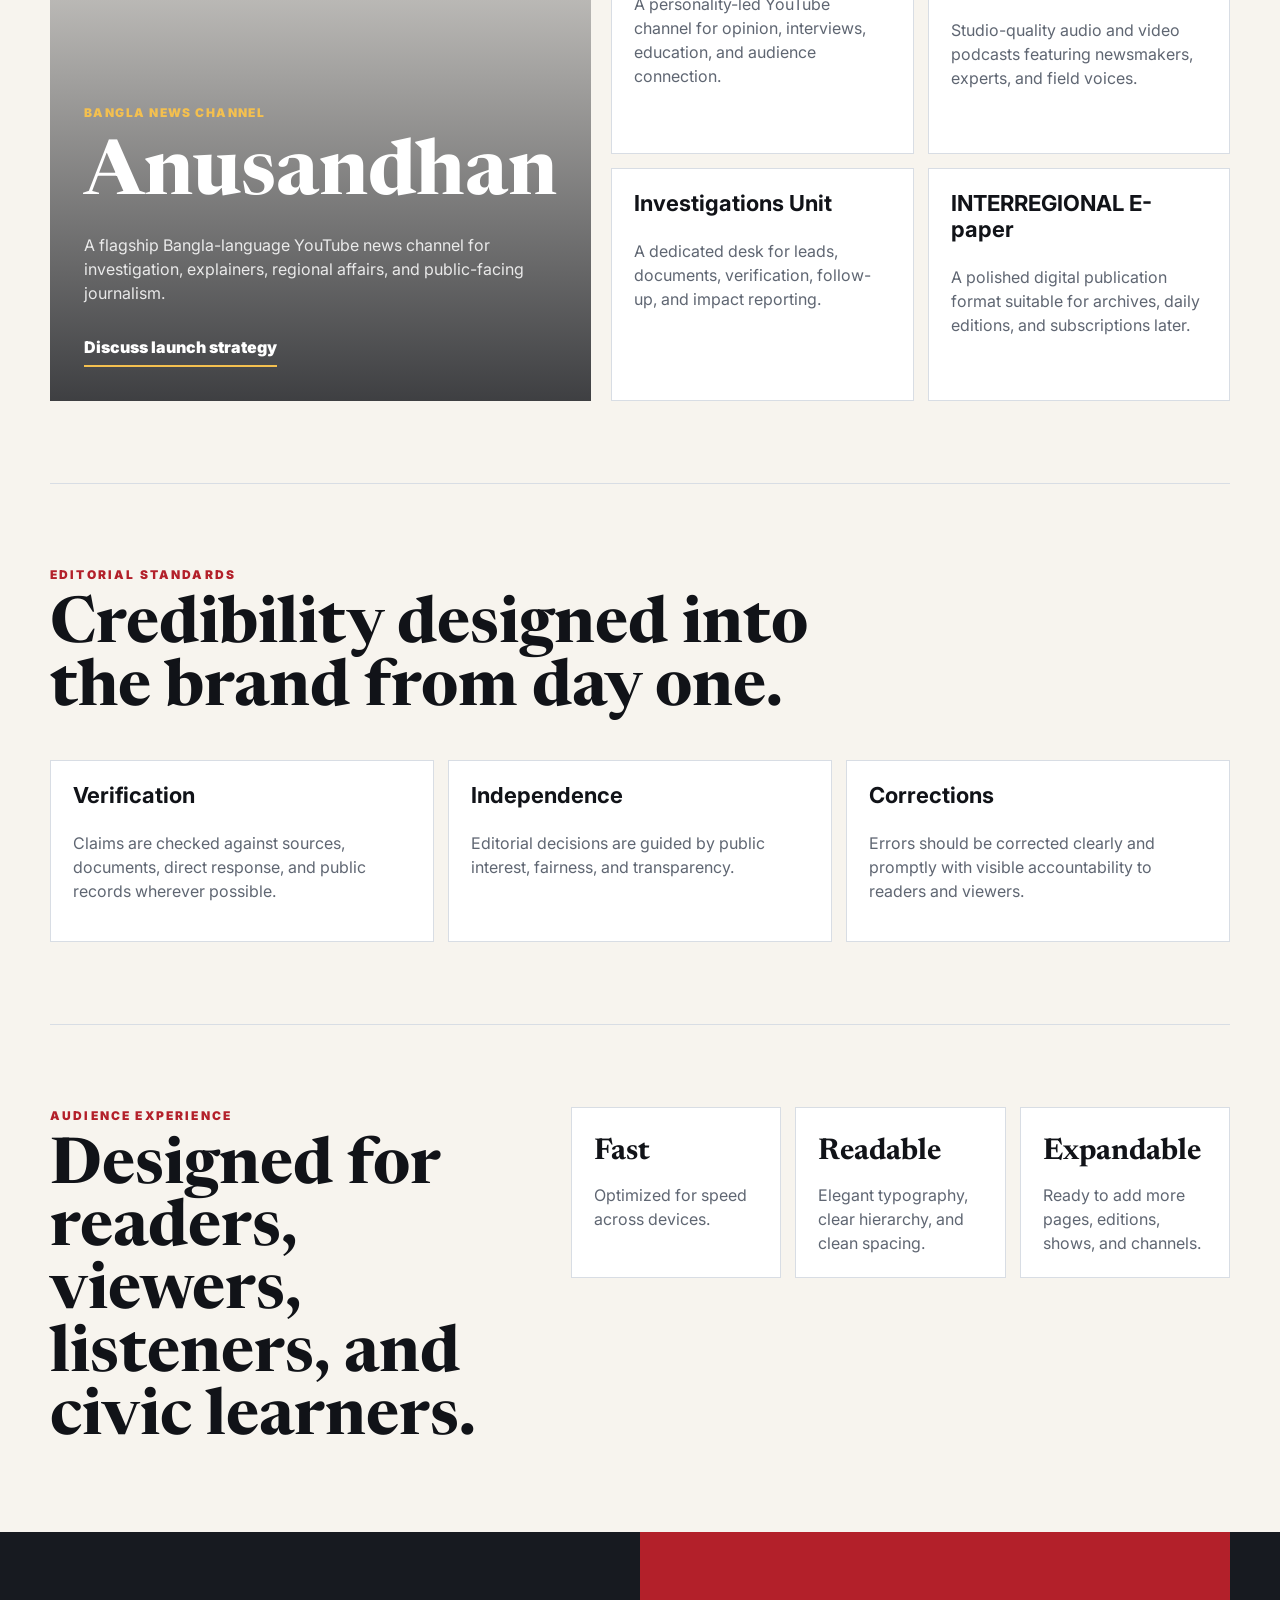
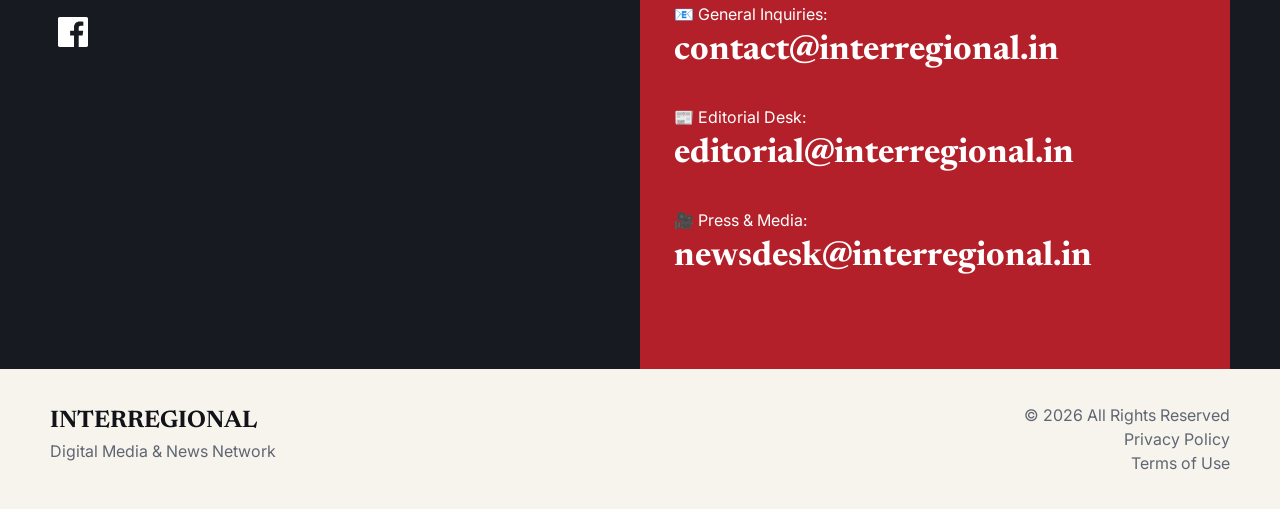
==== commit 7307d920: "Update index.html" ====
--- a/index.html
+++ b/index.html
@@ -304,7 +304,7 @@
         <!-- Social Media Icons -->
         <div class="social-icons" style="margin-top:15px;">
          <a href="https://facebook.com/interregional.in" target="_blank">
-          <img src="images/facebook.svg" alt="Facebook" style="width:24px;height:24px;margin:0 8px;">
+          <img src="images/facebook.svg" alt="Facebook" style="width:30px;height:30px;margin:0 8px;">
       </a>
     </div>
   </div>
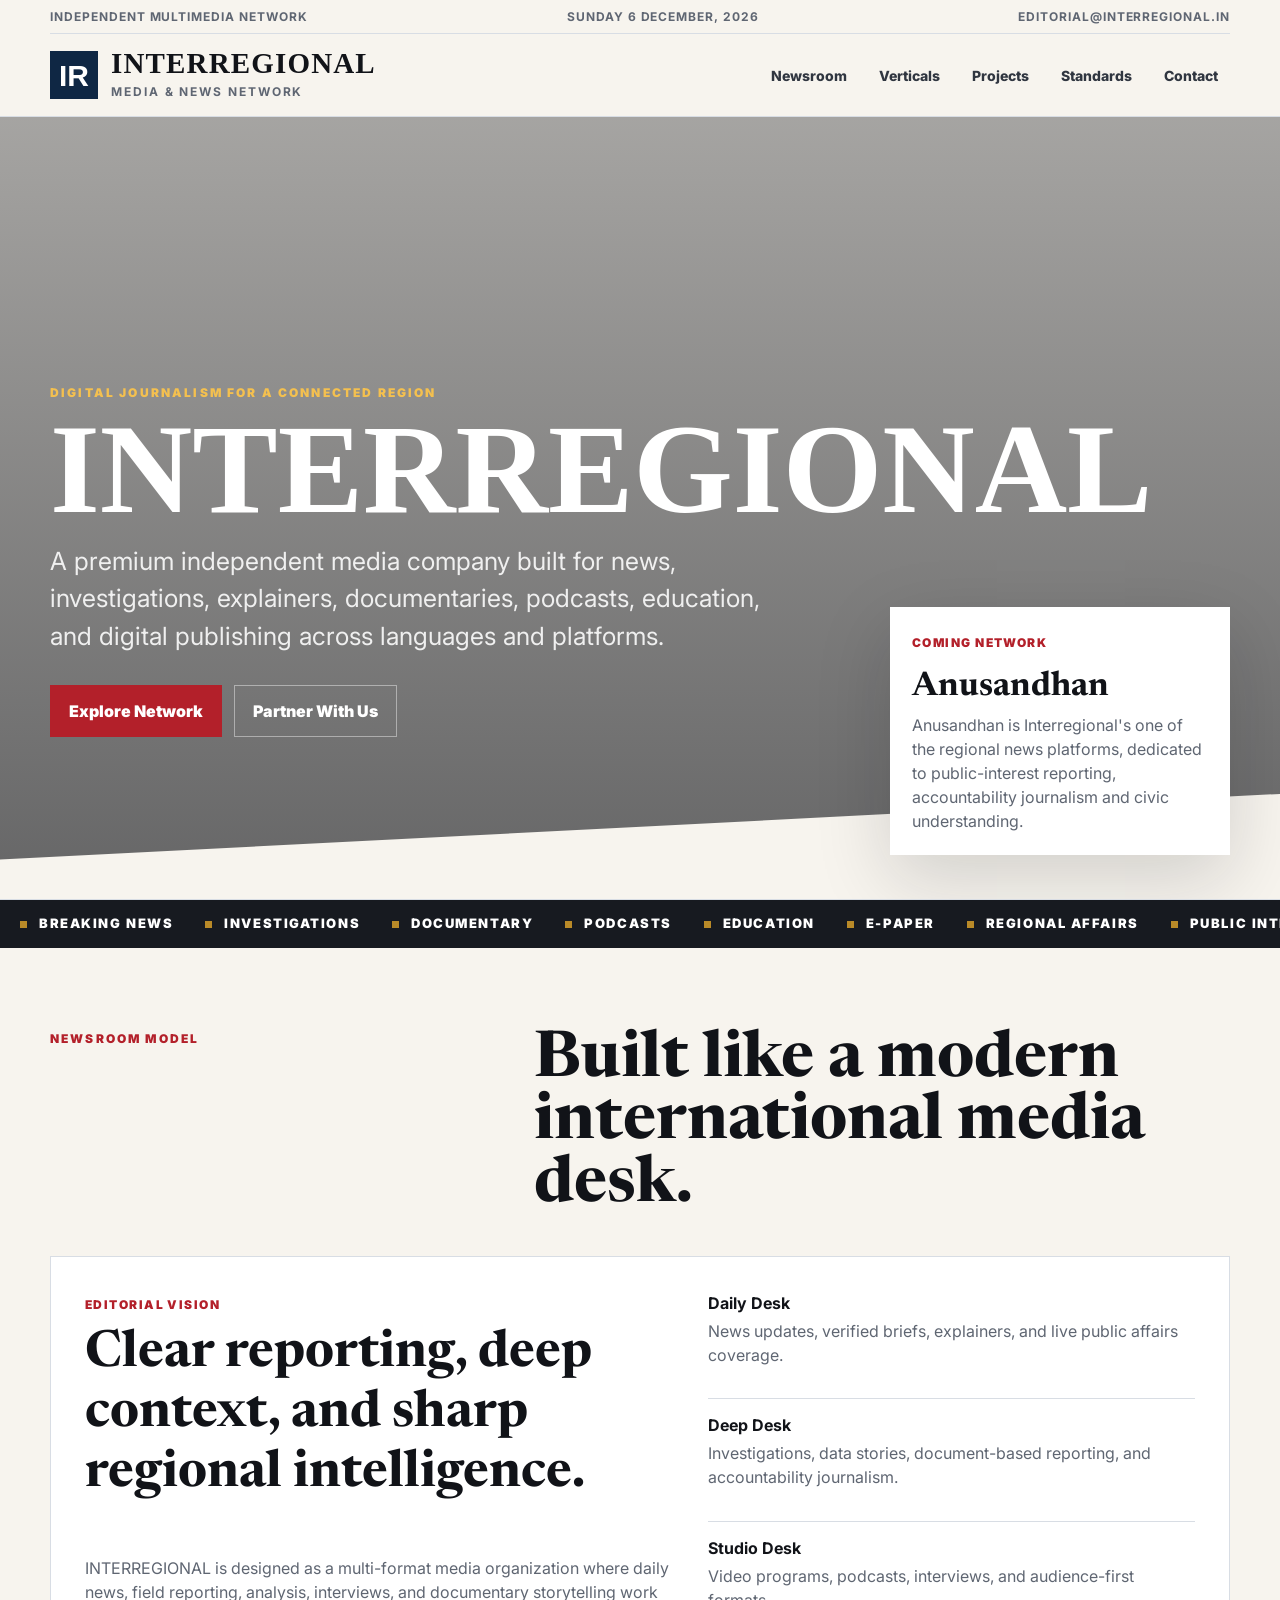
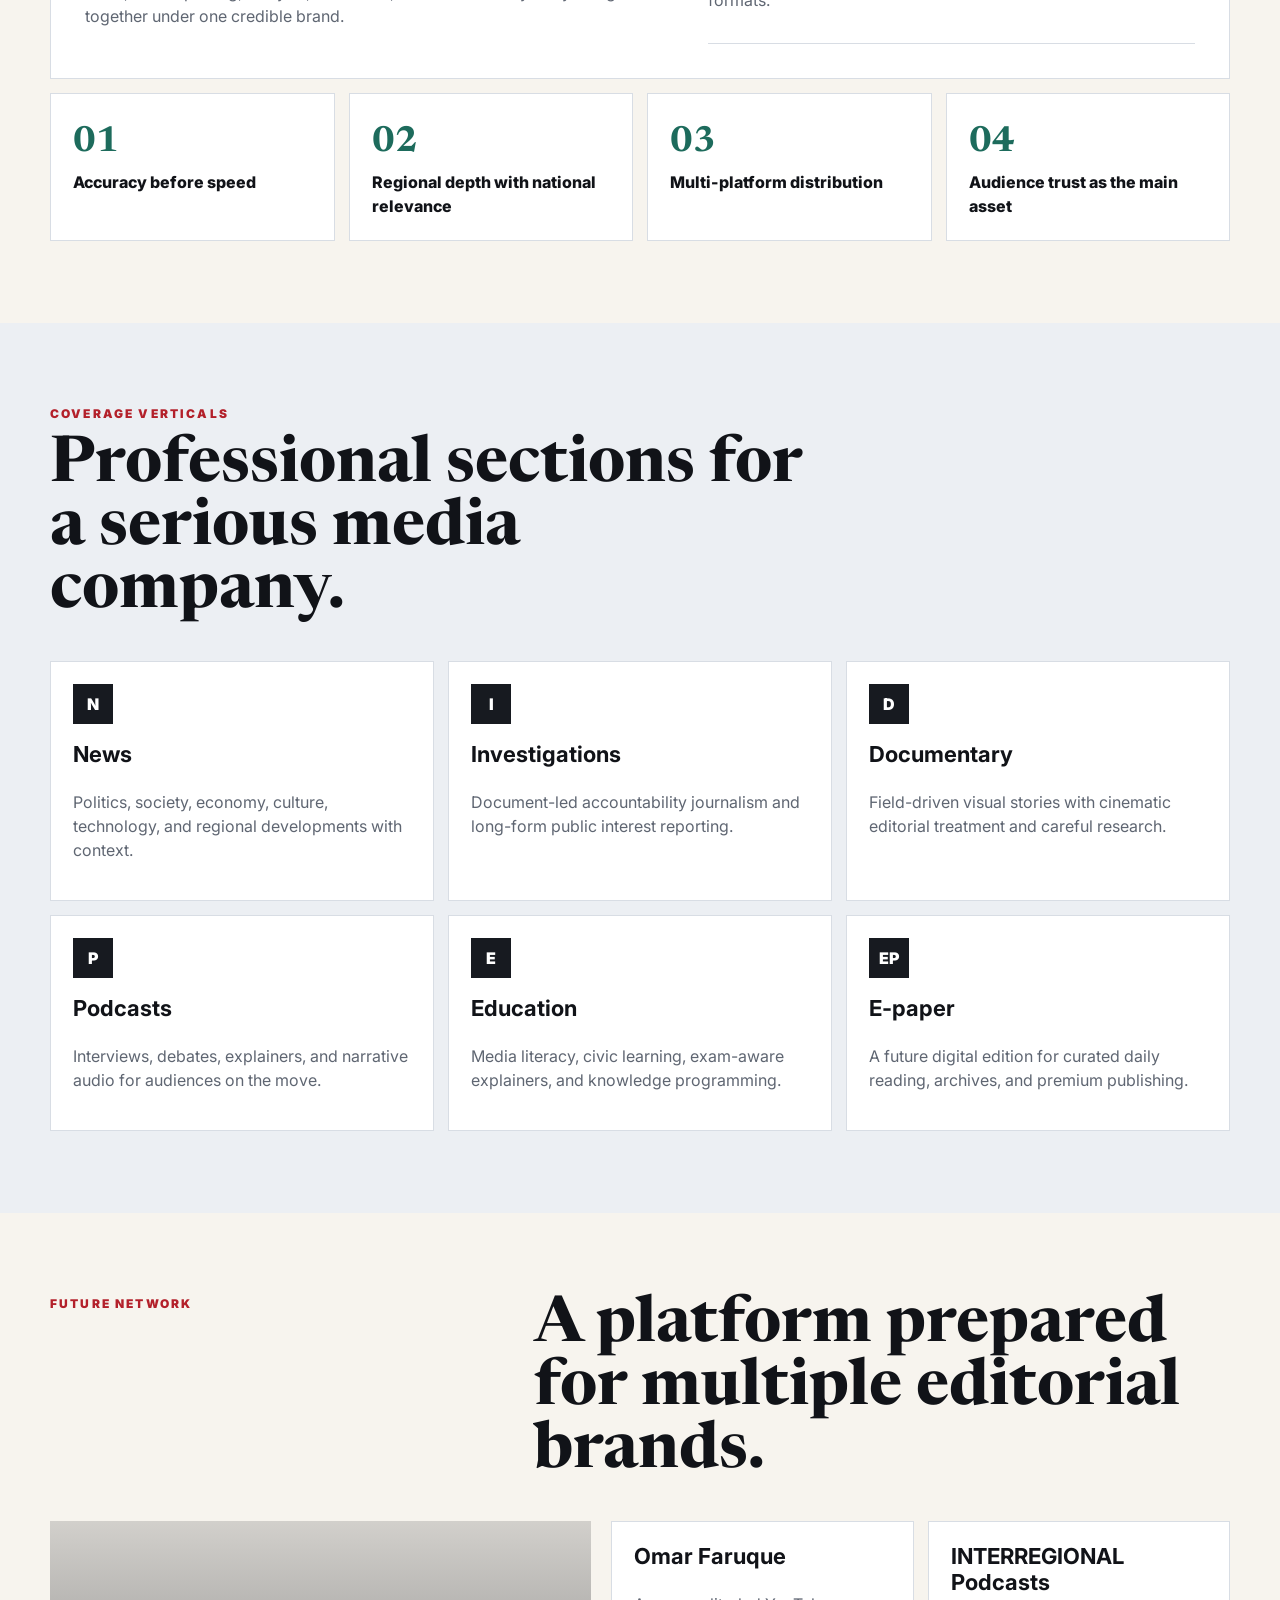
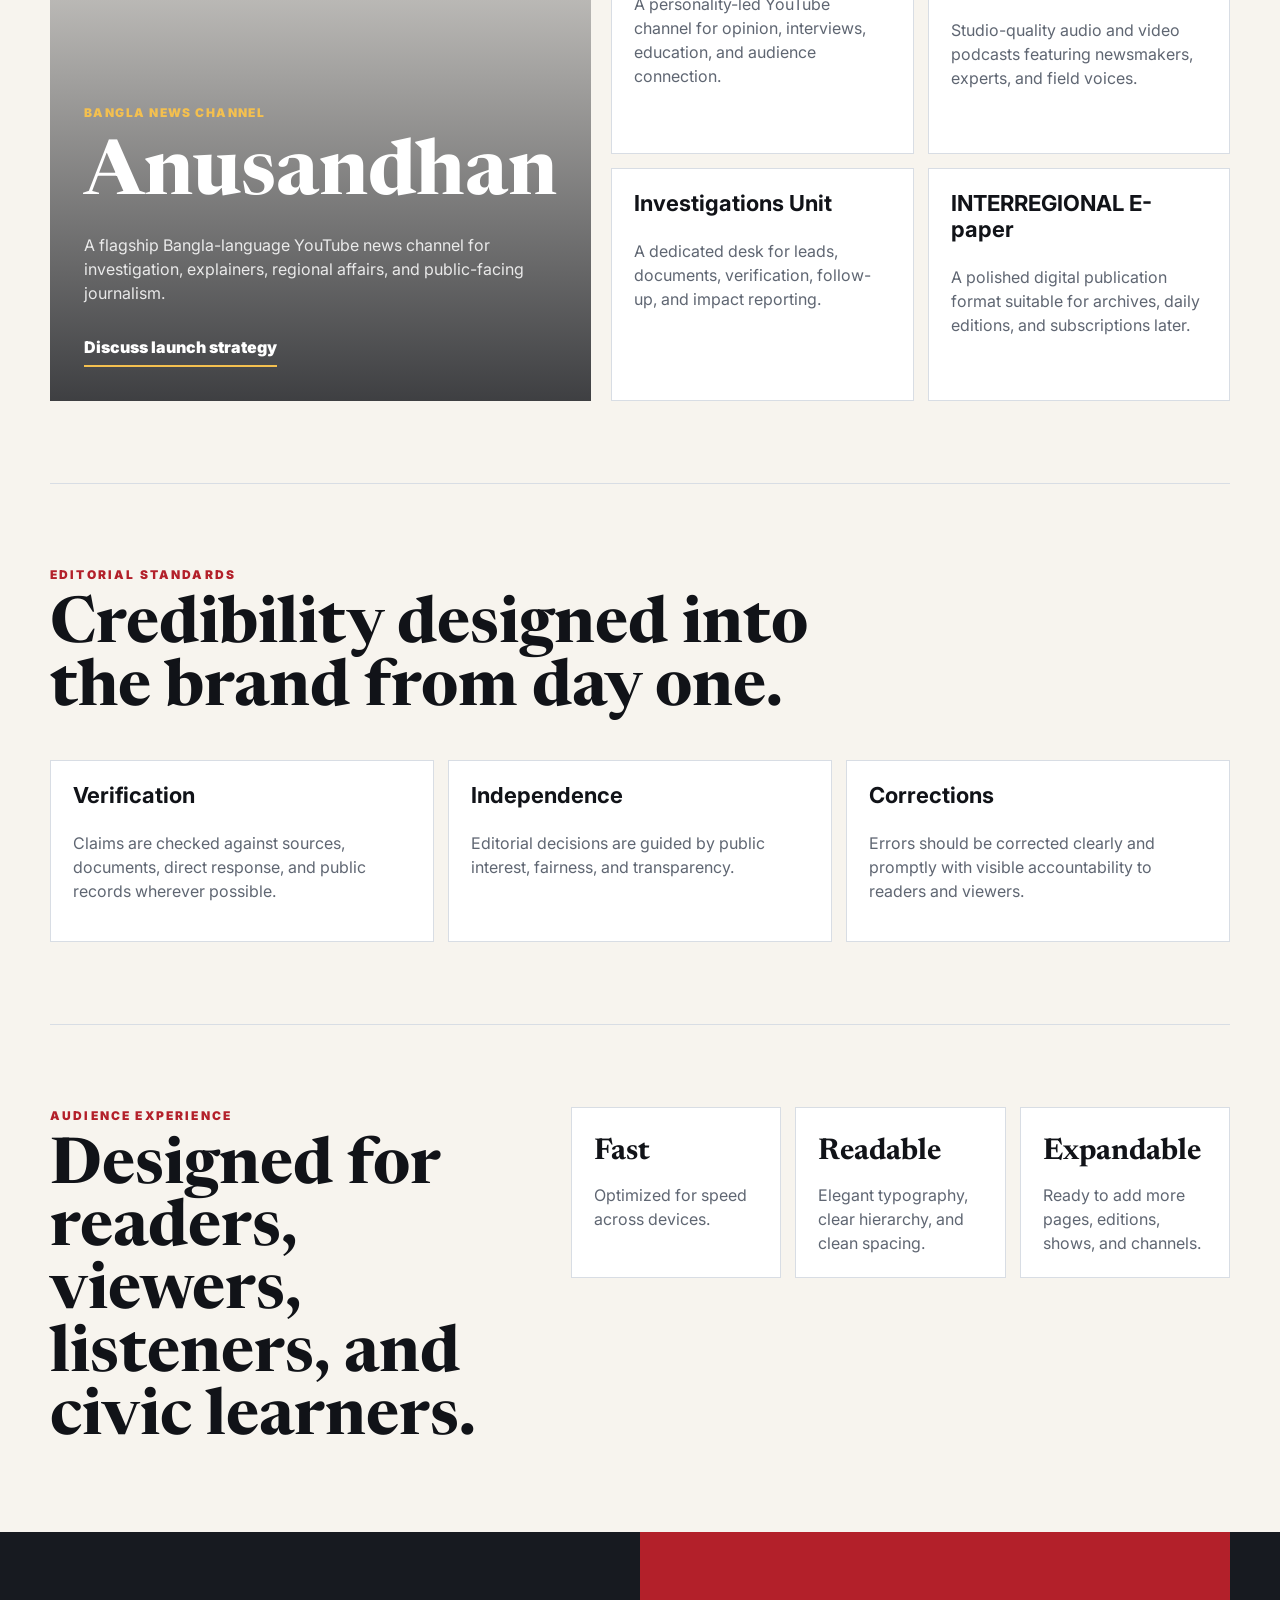
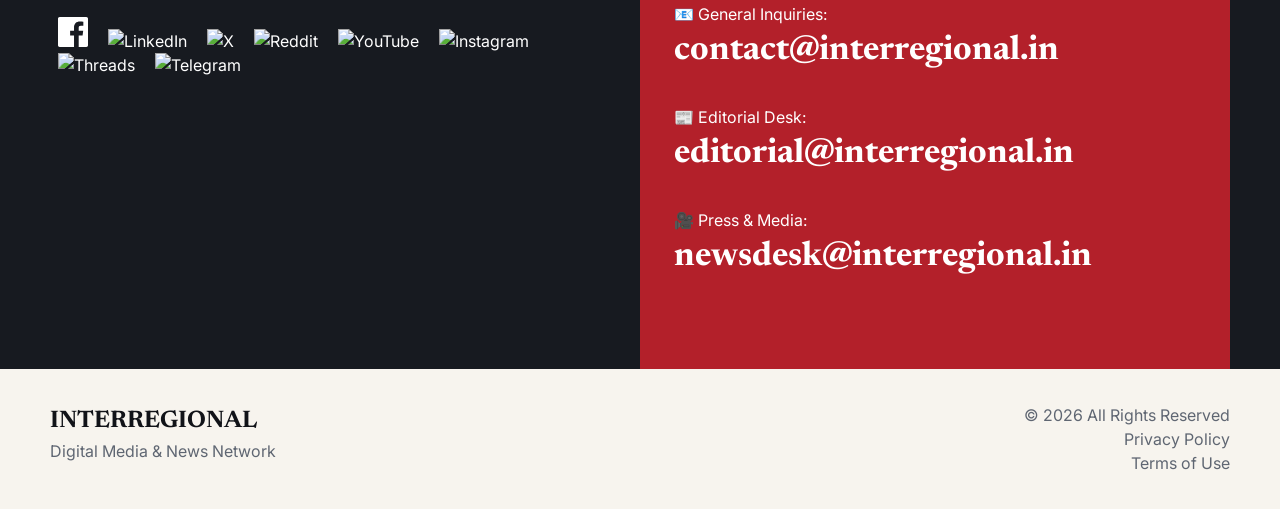
==== commit 9142ce96: "Update index.html" ====
--- a/index.html
+++ b/index.html
@@ -303,8 +303,37 @@
       <div class="contact-copy">
         <!-- Social Media Icons -->
         <div class="social-icons" style="margin-top:15px;">
+         <!-- Facebook -->
          <a href="https://facebook.com/interregional.in" target="_blank">
-          <img src="images/facebook.svg" alt="Facebook" style="width:30px;height:30px;margin:0 8px;">
+           <img src="images/facebook.svg" alt="Facebook" style="width:30px;height:30px;margin:0 8px;">
+         </a>
+         <!-- LinkedIn -->
+         <a href="https://linkedin.com/company/interregional" target="_blank">
+           <img src="images/linkedin.svg" alt="LinkedIn" style="width:30px;height:30px;margin:0 8px;">
+         </a>
+         <!-- X (Twitter) -->
+         <a href="https://x.com/interregionalin" target="_blank">
+           <img src="images/x.svg" alt="X" style="width:30px;height:30px;margin:0 8px;">
+         </a>
+         <!-- Reddit -->
+         <a href="https://reddit.com/user/Interregional" target="_blank">
+           <img src="images/reddit.svg" alt="Reddit" style="width:30px;height:30px;margin:0 8px;">
+         </a>
+         <!-- YouTube -->
+         <a href="https://youtube.com/@InterregionalMedia" target="_blank">
+           <img src="images/youtube.svg" alt="YouTube" style="width:30px;height:30px;margin:0 8px;">
+         </a>
+         <!-- Instagram -->
+         <a href="https://instagram.com/interregional.in" target="_blank">
+           <img src="images/instagram.svg" alt="Instagram" style="width:30px;height:30px;margin:0 8px;">
+         </a>
+         <!-- Threads -->
+         <a href="https://www.threads.net/@interregional.in" target="_blank">
+           <img src="images/threads.svg" alt="Threads" style="width:30px;height:30px;margin:0 8px;">
+         </a>
+         <!-- Telegram -->
+         <a href="https://t.me/" target="_blank">
+           <img src="images/telegram.svg" alt="Telegram" style="width:30px;height:30px;margin:0 8px;">
       </a>
     </div>
   </div>
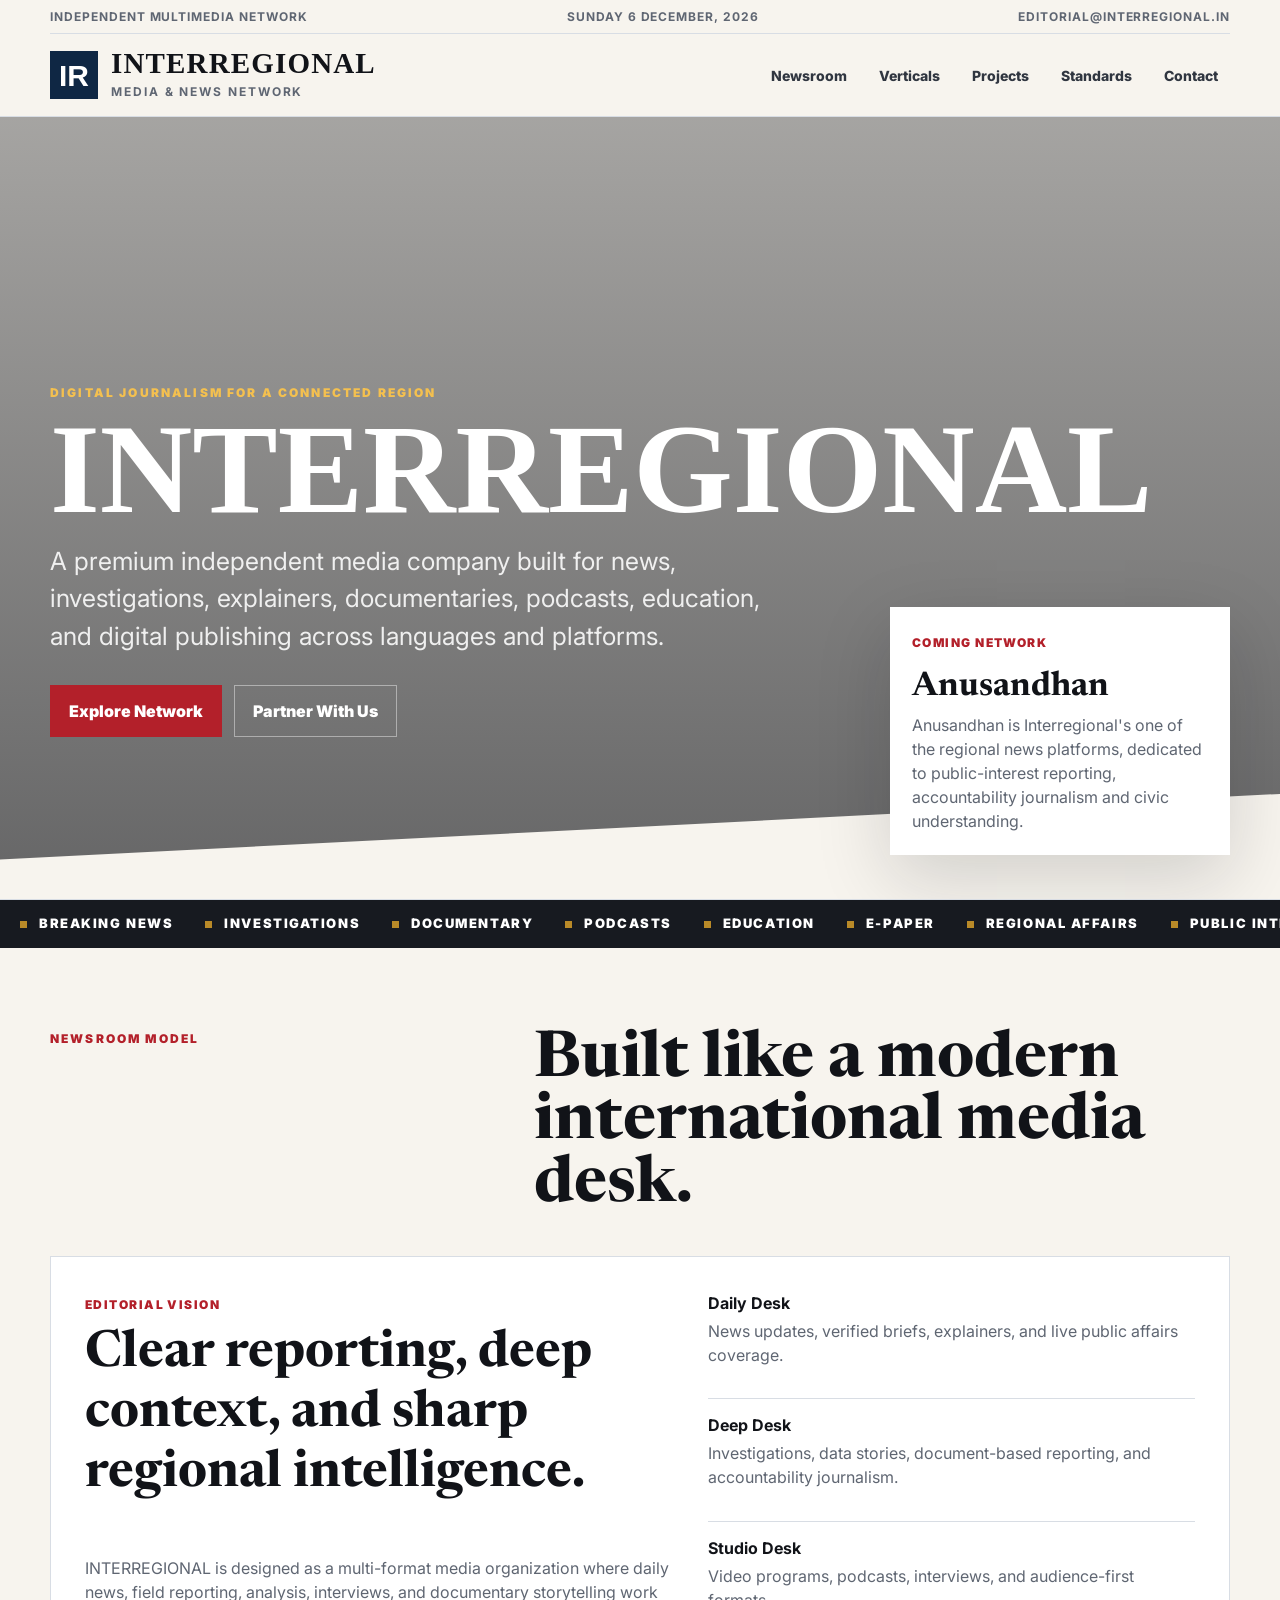
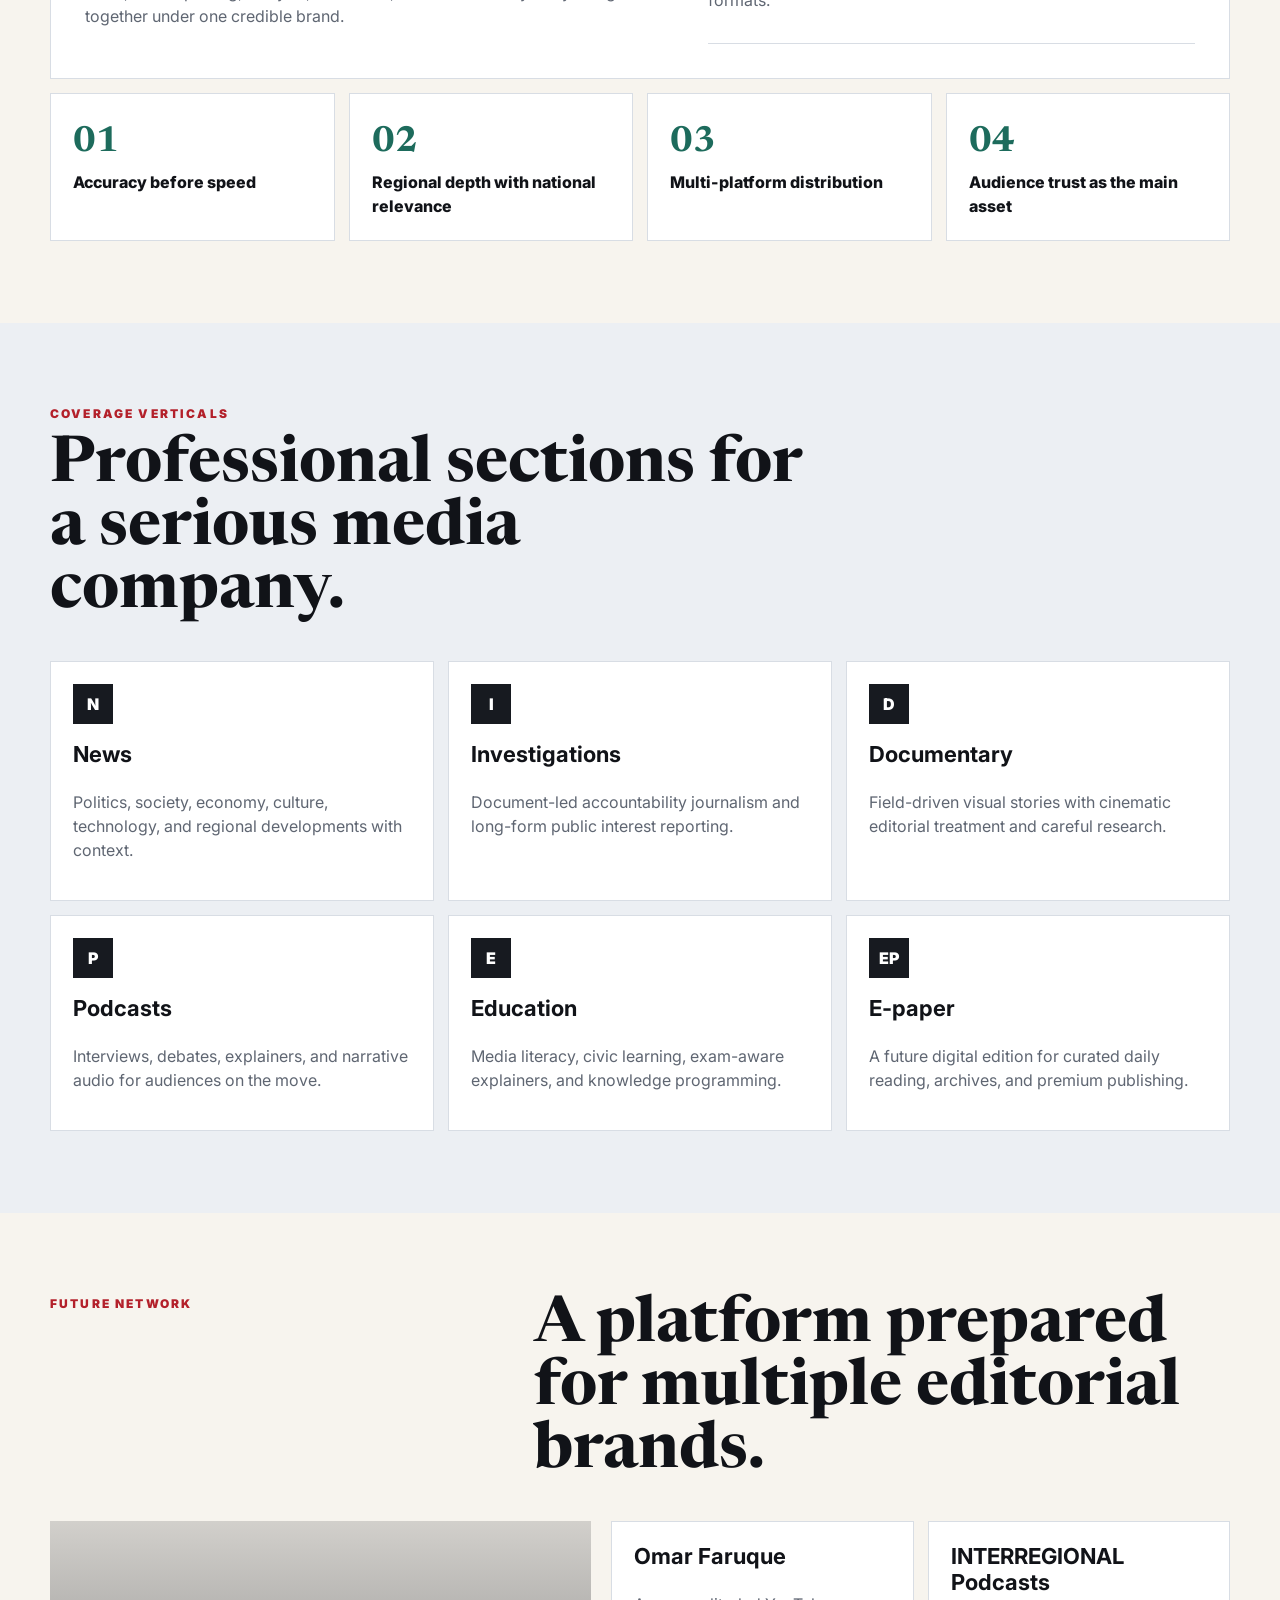
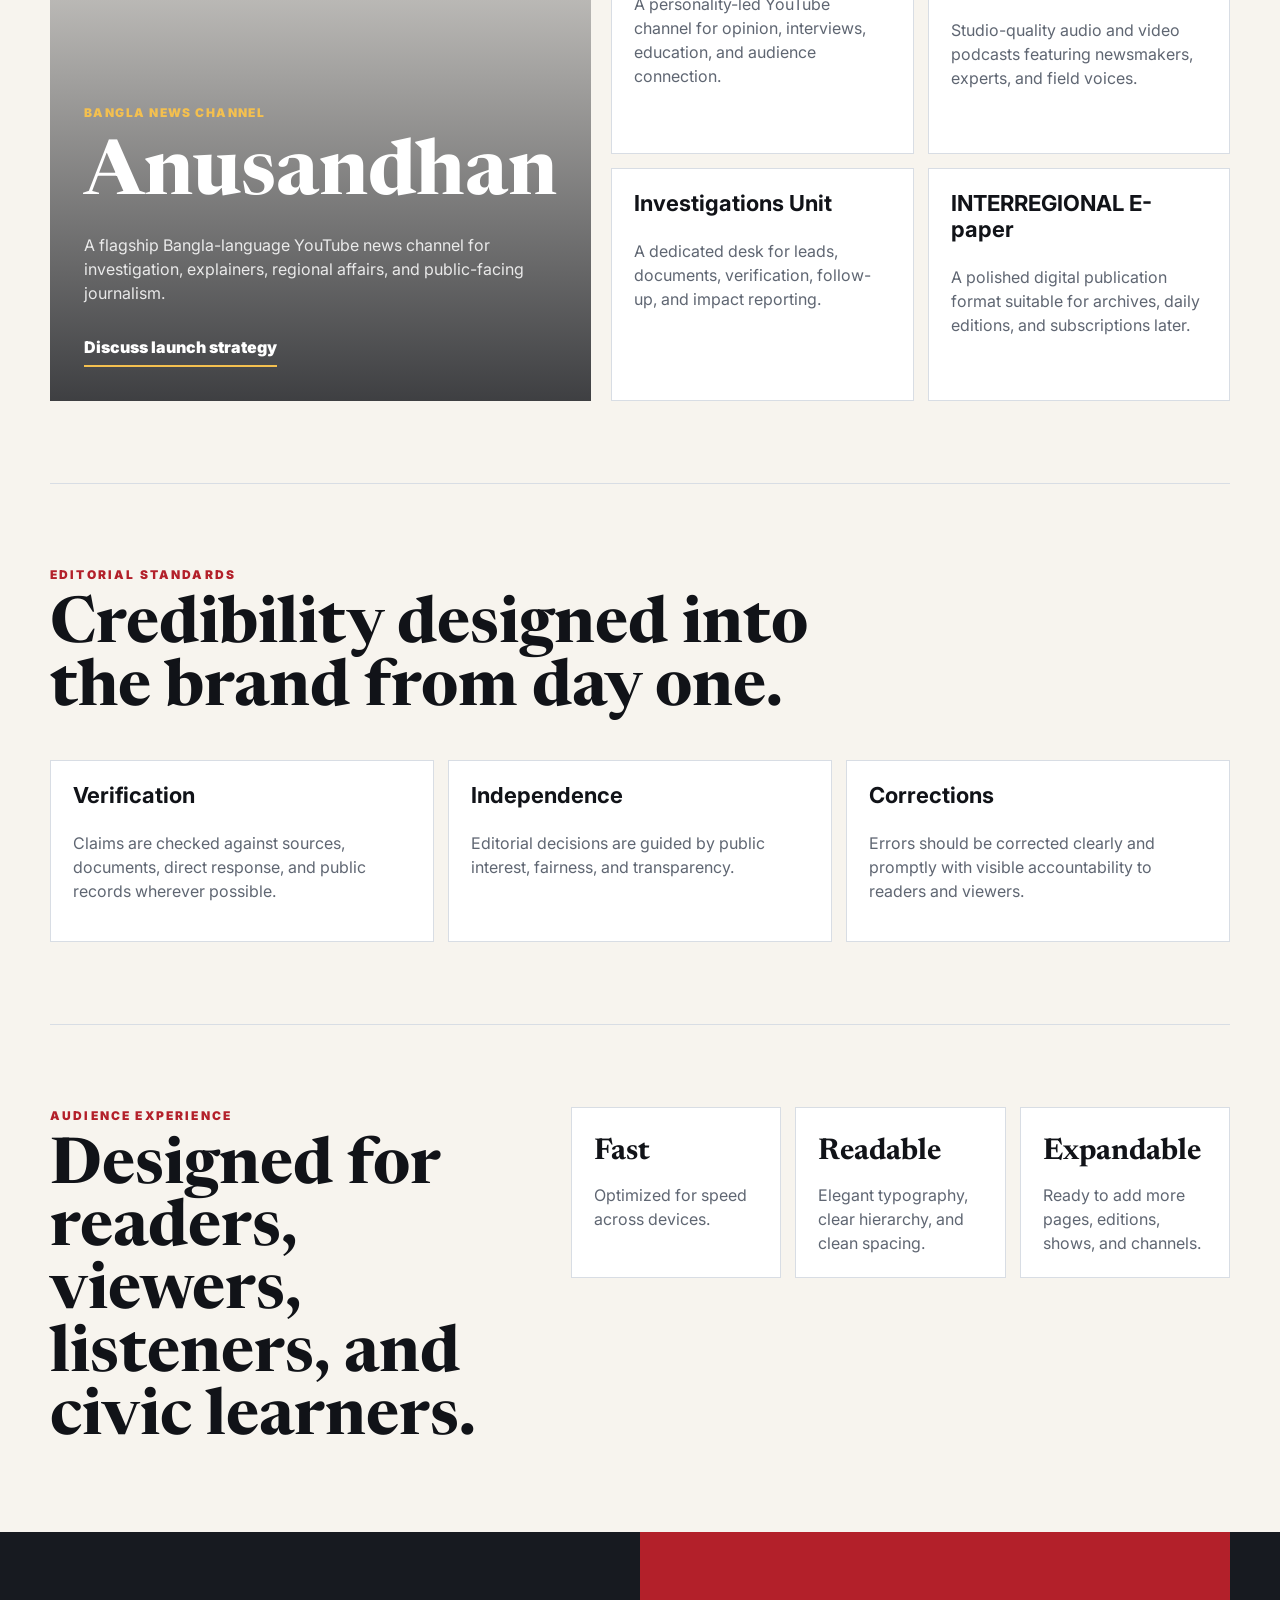
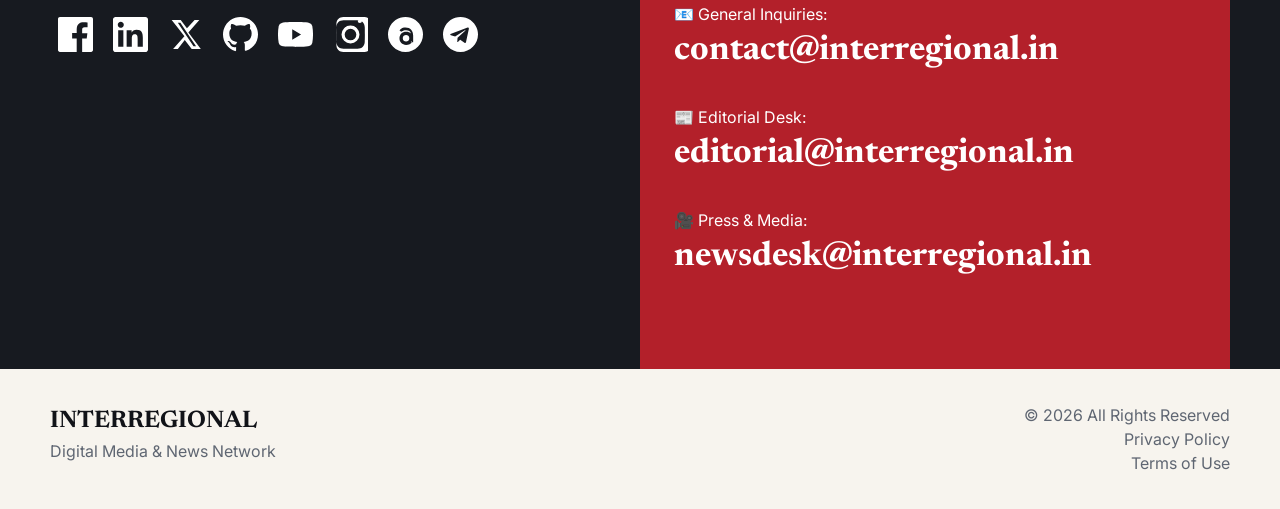
==== commit af2402bd: "Update index.html" ====
--- a/index.html
+++ b/index.html
@@ -305,35 +305,35 @@
         <div class="social-icons" style="margin-top:15px;">
          <!-- Facebook -->
          <a href="https://facebook.com/interregional.in" target="_blank">
-           <img src="images/facebook.svg" alt="Facebook" style="width:30px;height:30px;margin:0 8px;">
+           <img src="images/facebook.svg" alt="Facebook" style="width:35px;height:35px;margin:0 8px;">
          </a>
          <!-- LinkedIn -->
          <a href="https://linkedin.com/company/interregional" target="_blank">
-           <img src="images/linkedin.svg" alt="LinkedIn" style="width:30px;height:30px;margin:0 8px;">
+           <img src="images/linkedin.svg" alt="LinkedIn" style="width:35px;height:35px;margin:0 8px;">
          </a>
          <!-- X (Twitter) -->
          <a href="https://x.com/interregionalin" target="_blank">
-           <img src="images/x.svg" alt="X" style="width:30px;height:30px;margin:0 8px;">
+           <img src="images/x.svg" alt="X" style="width:35px;height:35px;margin:0 8px;">
          </a>
          <!-- Reddit -->
          <a href="https://reddit.com/user/Interregional" target="_blank">
-           <img src="images/reddit.svg" alt="Reddit" style="width:30px;height:30px;margin:0 8px;">
+           <img src="images/reddit.svg" alt="Reddit" style="width:35px;height:35px;margin:0 8px;">
          </a>
          <!-- YouTube -->
          <a href="https://youtube.com/@InterregionalMedia" target="_blank">
-           <img src="images/youtube.svg" alt="YouTube" style="width:30px;height:30px;margin:0 8px;">
+           <img src="images/youtube.svg" alt="YouTube" style="width:35px;height:35px;margin:0 8px;">
          </a>
          <!-- Instagram -->
          <a href="https://instagram.com/interregional.in" target="_blank">
-           <img src="images/instagram.svg" alt="Instagram" style="width:30px;height:30px;margin:0 8px;">
+           <img src="images/instagram.svg" alt="Instagram" style="width:35px;height:35px;margin:0 8px;">
          </a>
          <!-- Threads -->
          <a href="https://www.threads.net/@interregional.in" target="_blank">
-           <img src="images/threads.svg" alt="Threads" style="width:30px;height:30px;margin:0 8px;">
+           <img src="images/threads.svg" alt="Threads" style="width:35px;height:35px;margin:0 8px;">
          </a>
          <!-- Telegram -->
-         <a href="https://t.me/" target="_blank">
-           <img src="images/telegram.svg" alt="Telegram" style="width:30px;height:30px;margin:0 8px;">
+         <a href="https://t.me/InterregionalMedia" target="_blank">
+           <img src="images/telegram.svg" alt="Telegram" style="width:35px;height:35px;margin:0 8px;">
       </a>
     </div>
   </div>
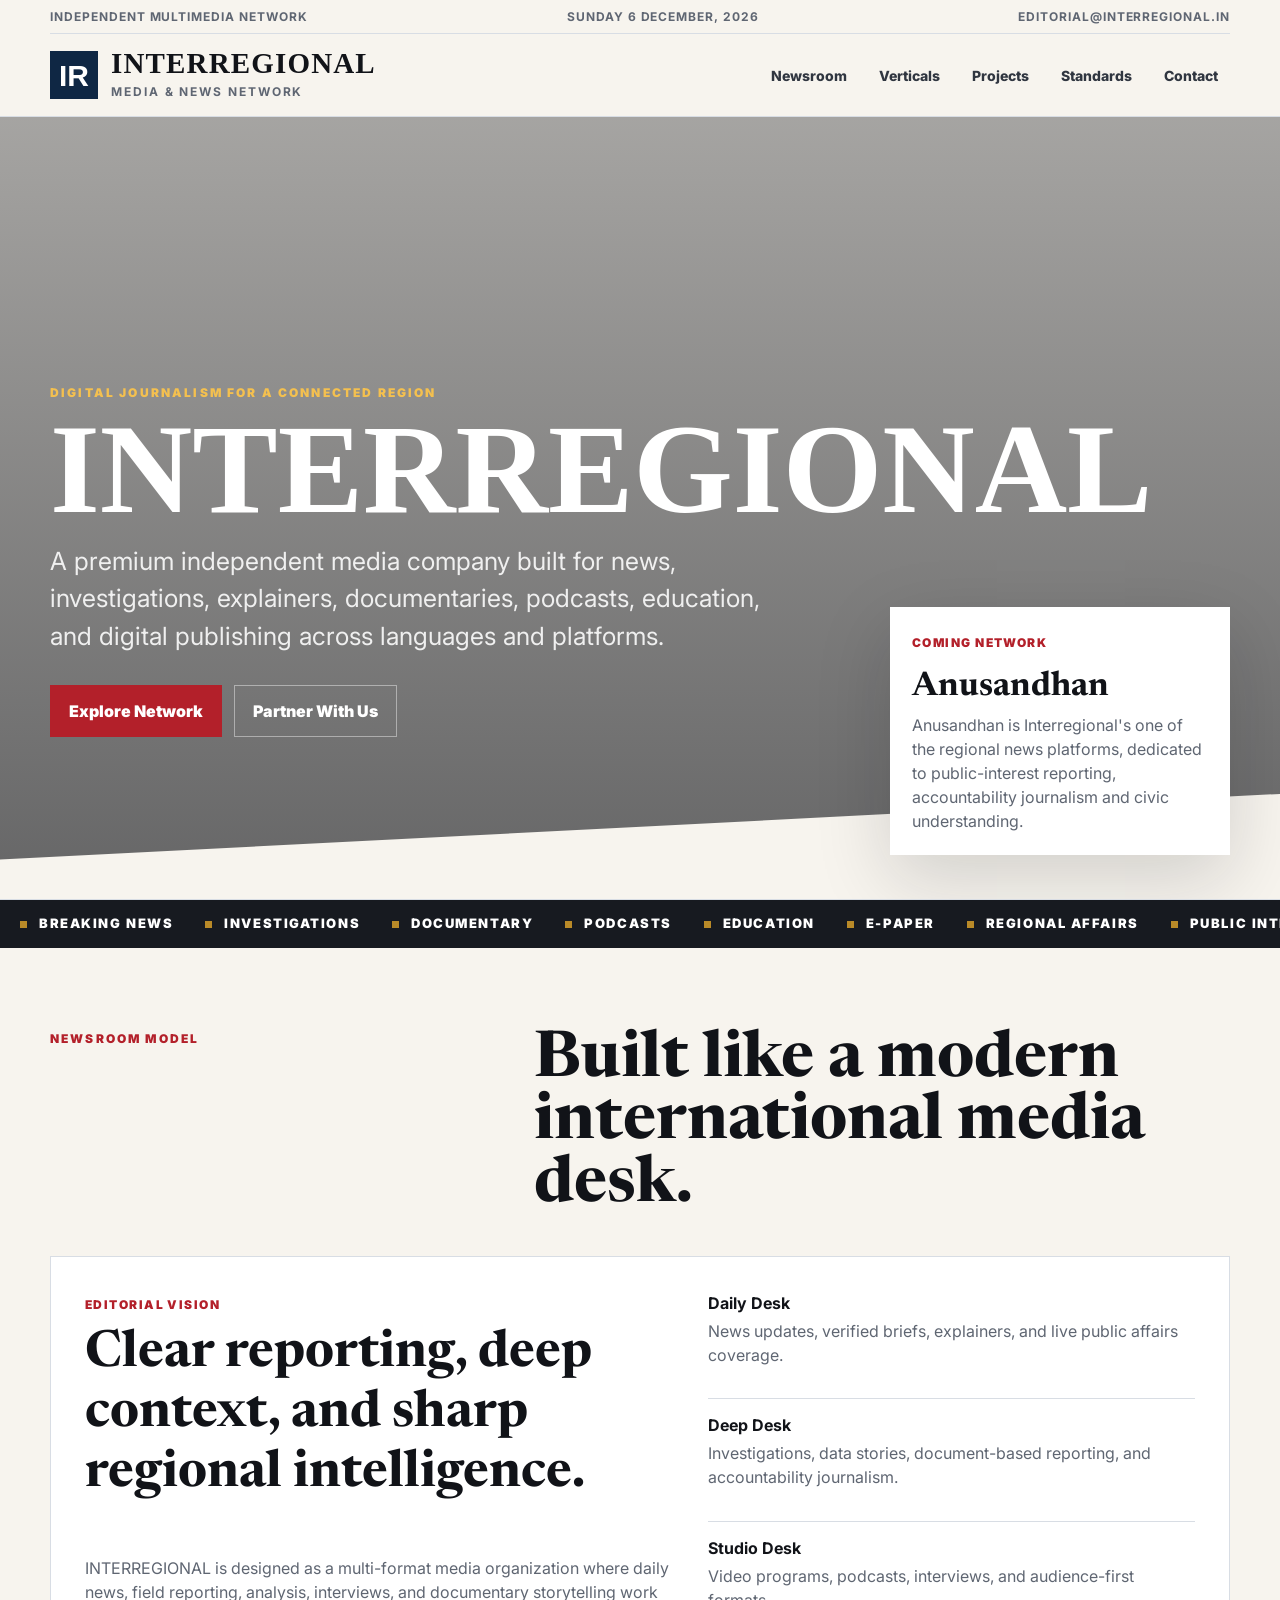
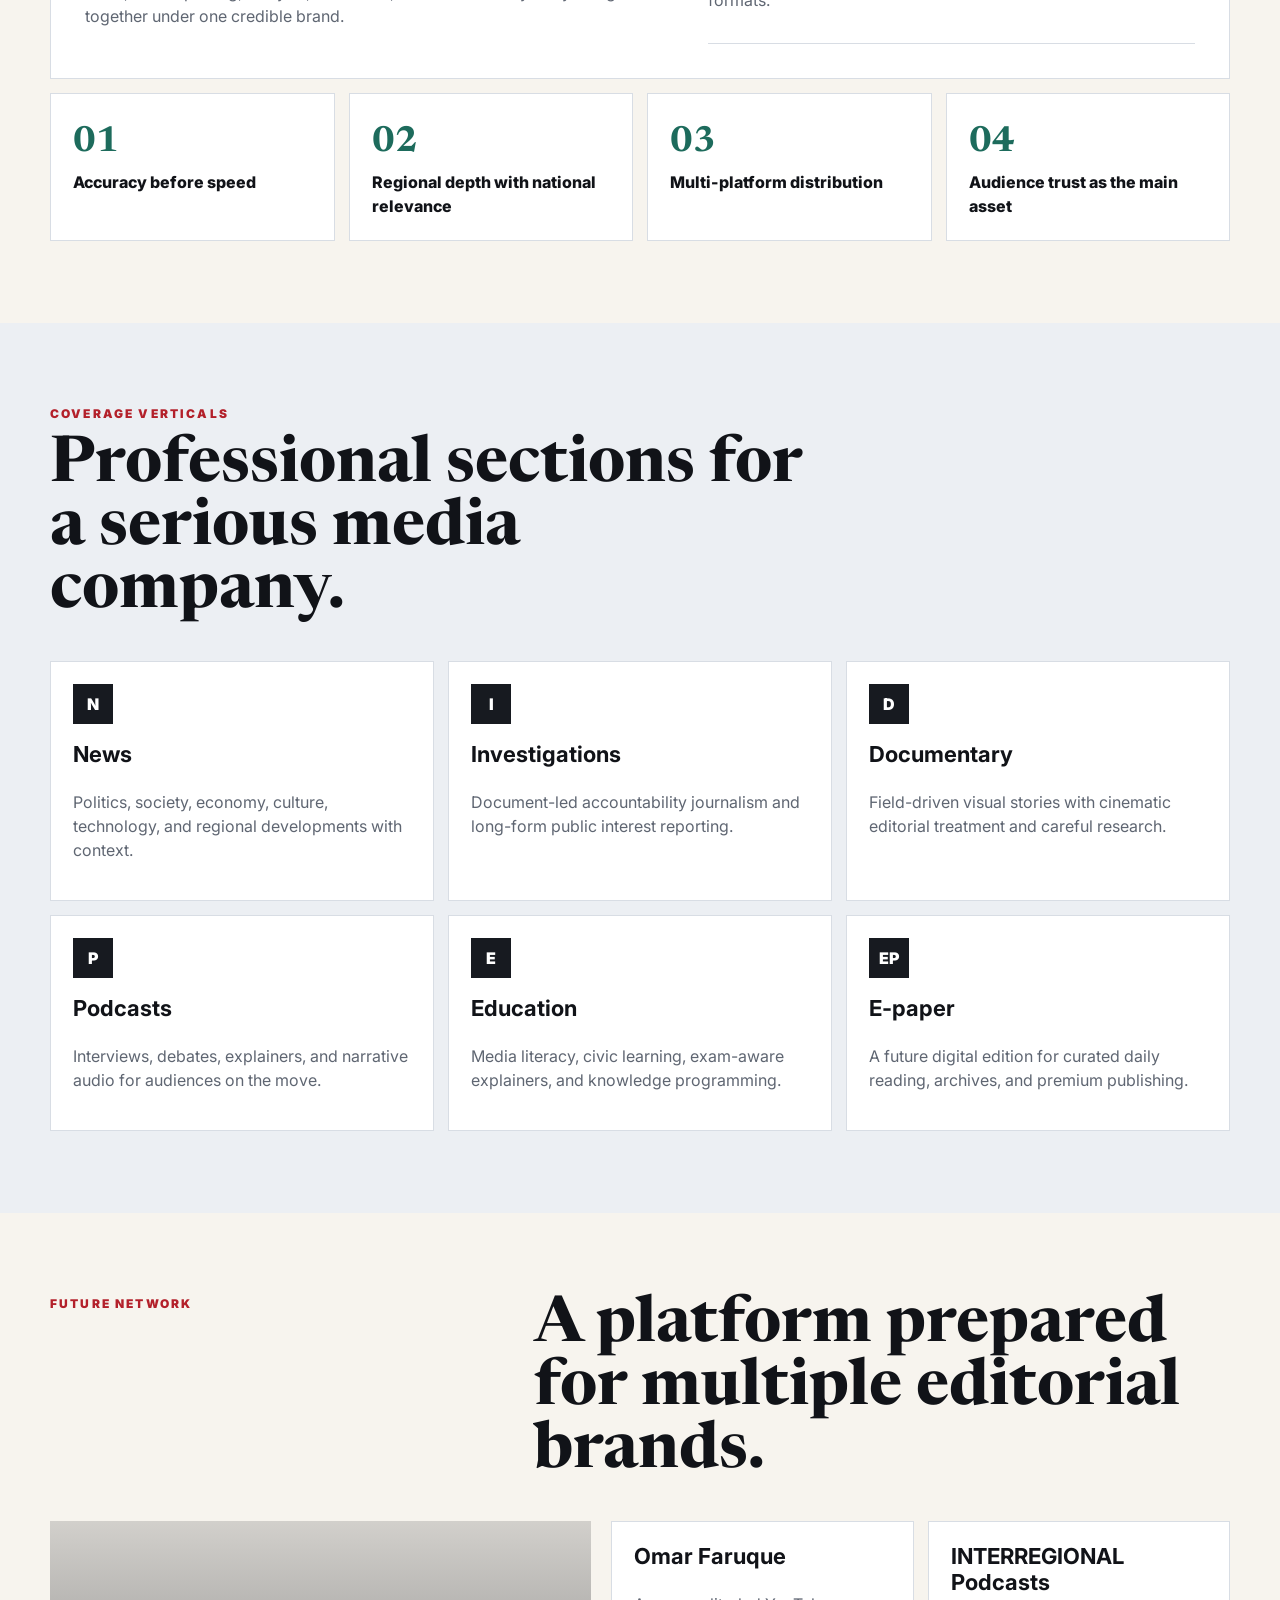
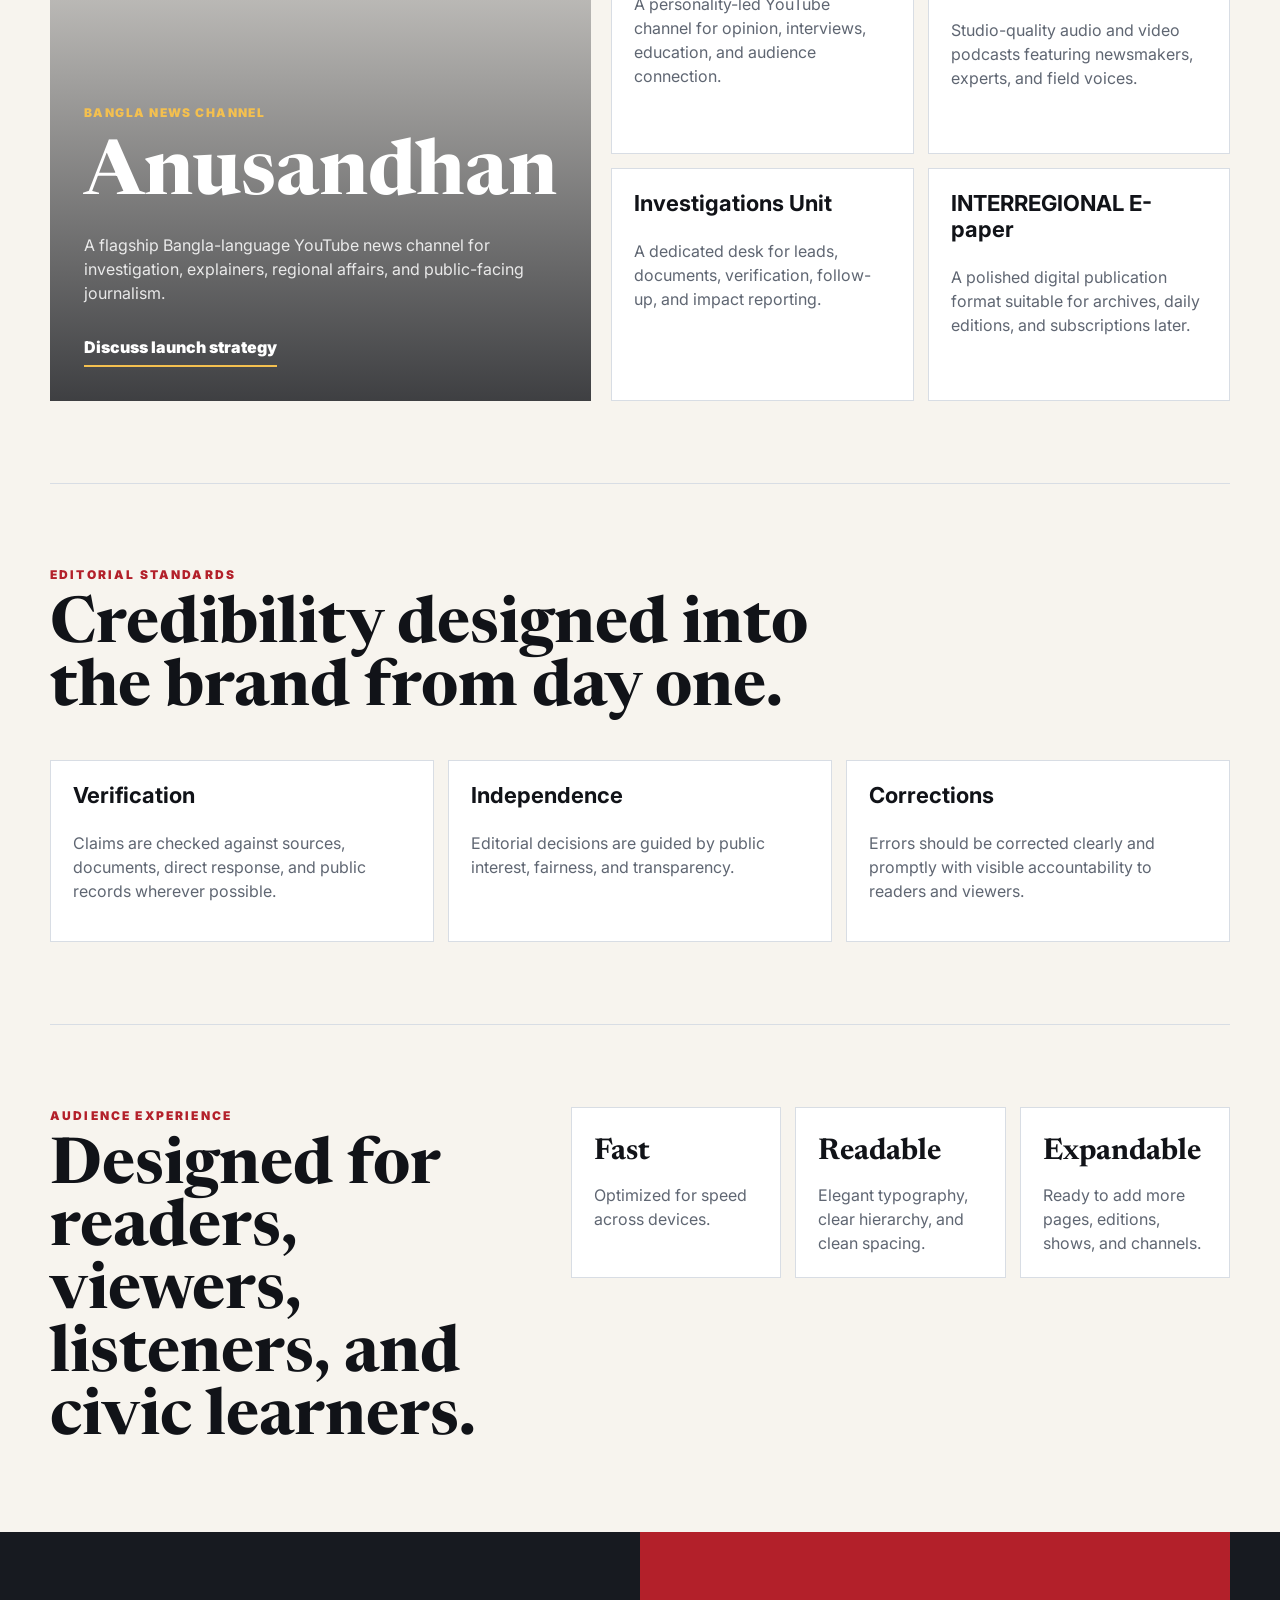
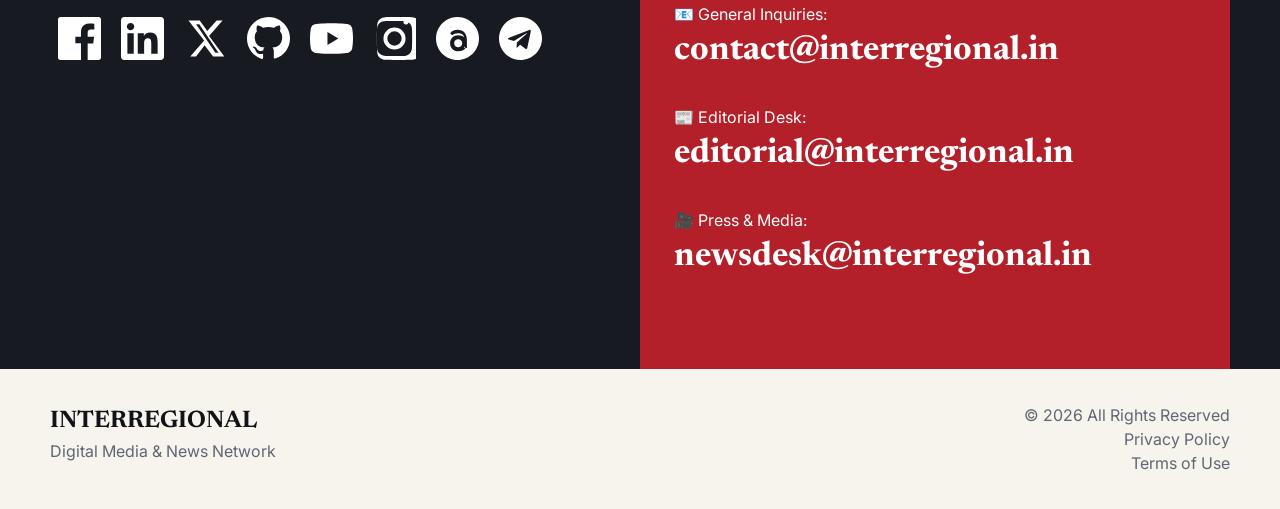
==== commit eff99a2e: "Update index.html" ====
--- a/index.html
+++ b/index.html
@@ -305,35 +305,35 @@
         <div class="social-icons" style="margin-top:15px;">
          <!-- Facebook -->
          <a href="https://facebook.com/interregional.in" target="_blank">
-           <img src="images/facebook.svg" alt="Facebook" style="width:35px;height:35px;margin:0 8px;">
+           <img src="images/facebook.svg" alt="Facebook" style="width:43px;height:43px;margin:0 8px;">
          </a>
          <!-- LinkedIn -->
          <a href="https://linkedin.com/company/interregional" target="_blank">
-           <img src="images/linkedin.svg" alt="LinkedIn" style="width:35px;height:35px;margin:0 8px;">
+           <img src="images/linkedin.svg" alt="LinkedIn" style="width:43px;height:43px;margin:0 8px;">
          </a>
          <!-- X (Twitter) -->
          <a href="https://x.com/interregionalin" target="_blank">
-           <img src="images/x.svg" alt="X" style="width:35px;height:35px;margin:0 8px;">
+           <img src="images/x.svg" alt="X" style="width:43px;height:43px;margin:0 8px;">
          </a>
          <!-- Reddit -->
          <a href="https://reddit.com/user/Interregional" target="_blank">
-           <img src="images/reddit.svg" alt="Reddit" style="width:35px;height:35px;margin:0 8px;">
+           <img src="images/reddit.svg" alt="Reddit" style="width:43px;height:43px;margin:0 8px;">
          </a>
          <!-- YouTube -->
          <a href="https://youtube.com/@InterregionalMedia" target="_blank">
-           <img src="images/youtube.svg" alt="YouTube" style="width:35px;height:35px;margin:0 8px;">
+           <img src="images/youtube.svg" alt="YouTube" style="width:43px;height:43px;margin:0 8px;">
          </a>
          <!-- Instagram -->
          <a href="https://instagram.com/interregional.in" target="_blank">
-           <img src="images/instagram.svg" alt="Instagram" style="width:35px;height:35px;margin:0 8px;">
+           <img src="images/instagram.svg" alt="Instagram" style="width:43px;height:43px;margin:0 8px;">
          </a>
          <!-- Threads -->
          <a href="https://www.threads.net/@interregional.in" target="_blank">
-           <img src="images/threads.svg" alt="Threads" style="width:35px;height:35px;margin:0 8px;">
+           <img src="images/threads.svg" alt="Threads" style="width:43px;height:43px;margin:0 8px;">
          </a>
          <!-- Telegram -->
          <a href="https://t.me/InterregionalMedia" target="_blank">
-           <img src="images/telegram.svg" alt="Telegram" style="width:35px;height:35px;margin:0 8px;">
+           <img src="images/telegram.svg" alt="Telegram" style="width:43px;height:43px;margin:0 8px;">
       </a>
     </div>
   </div>
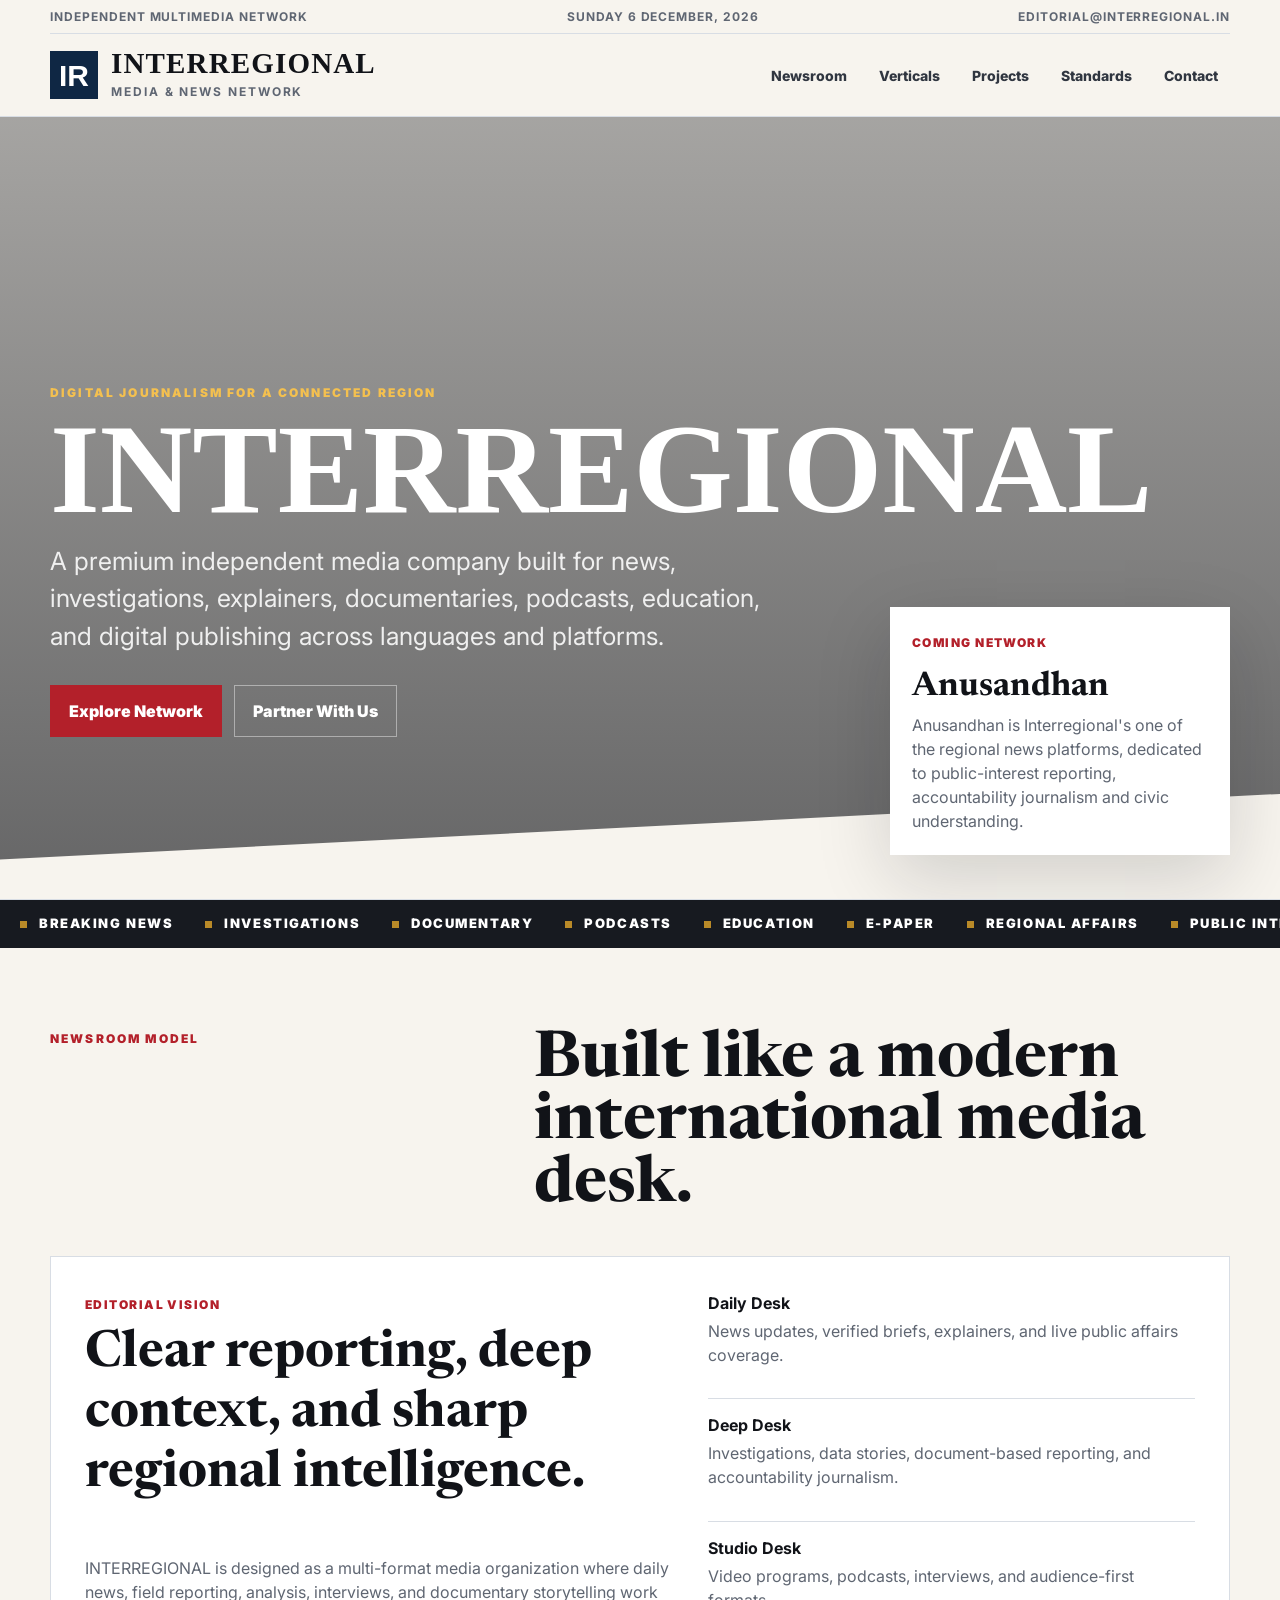
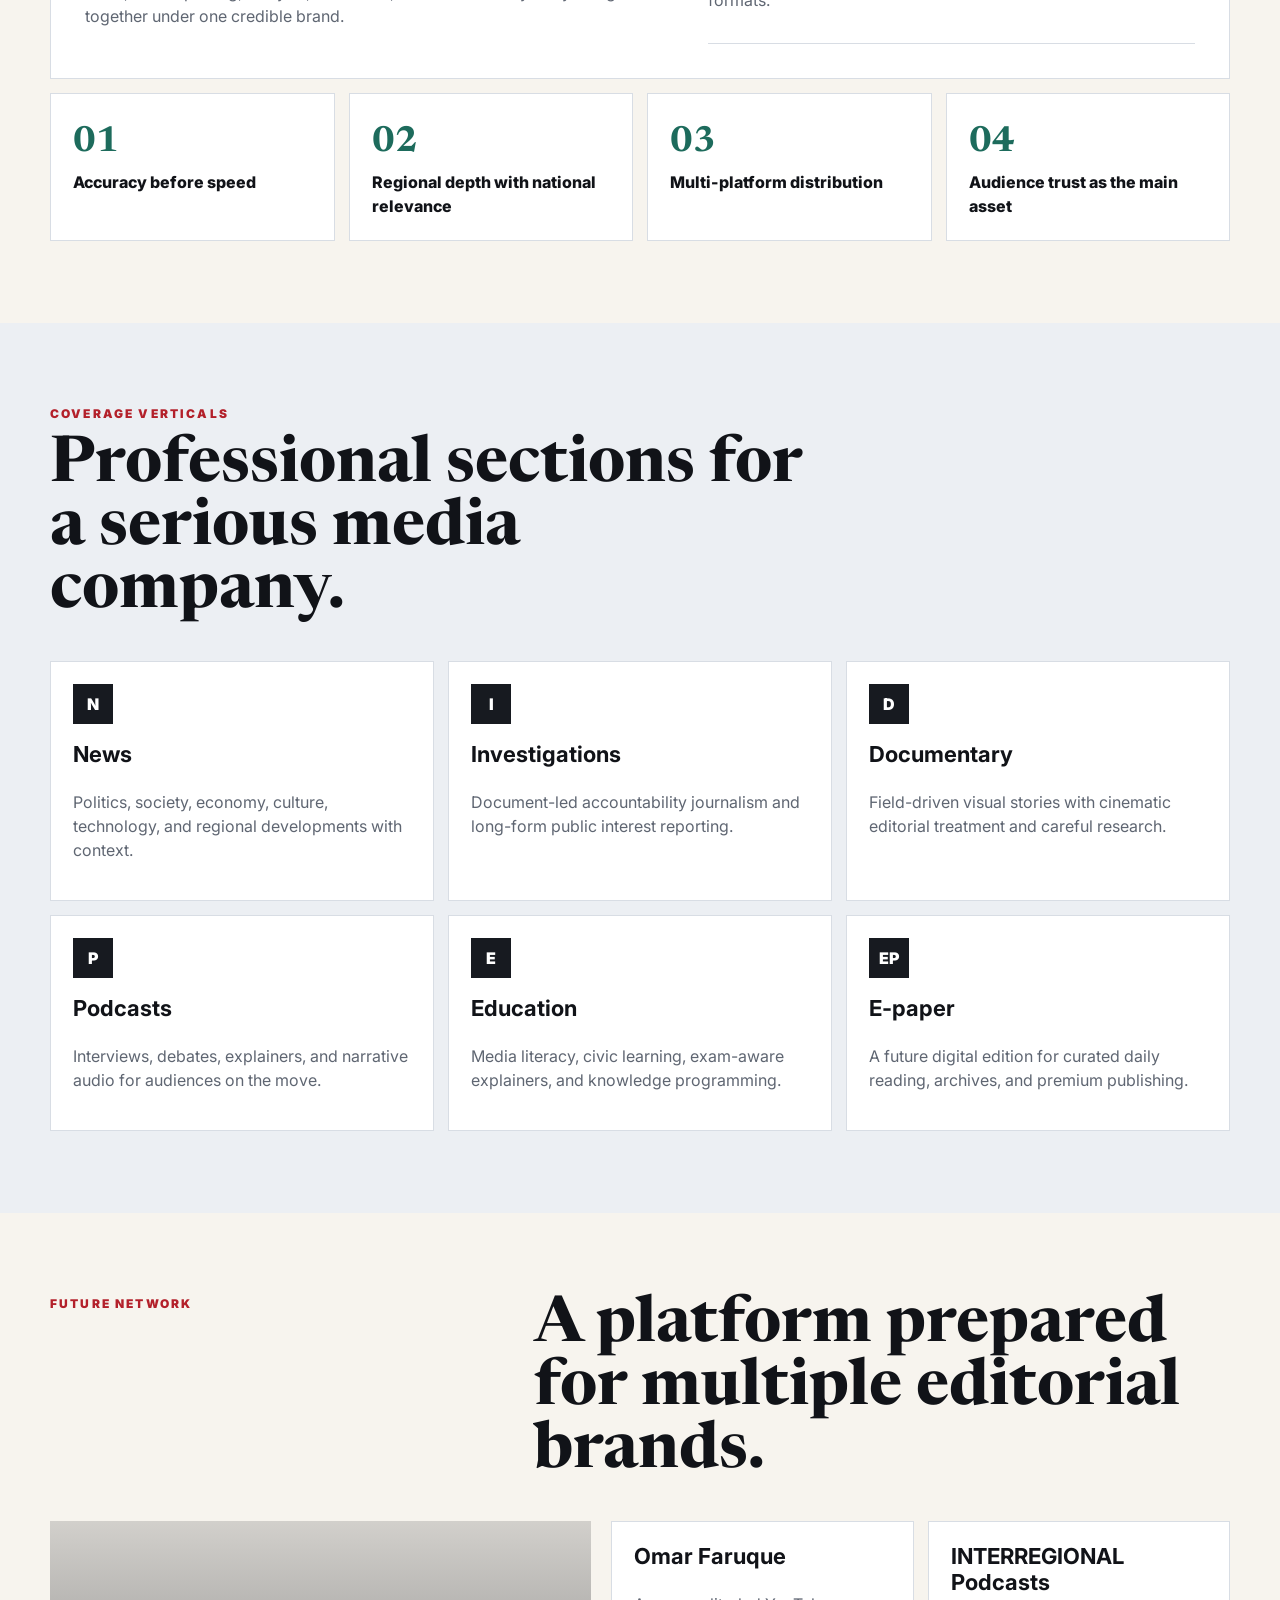
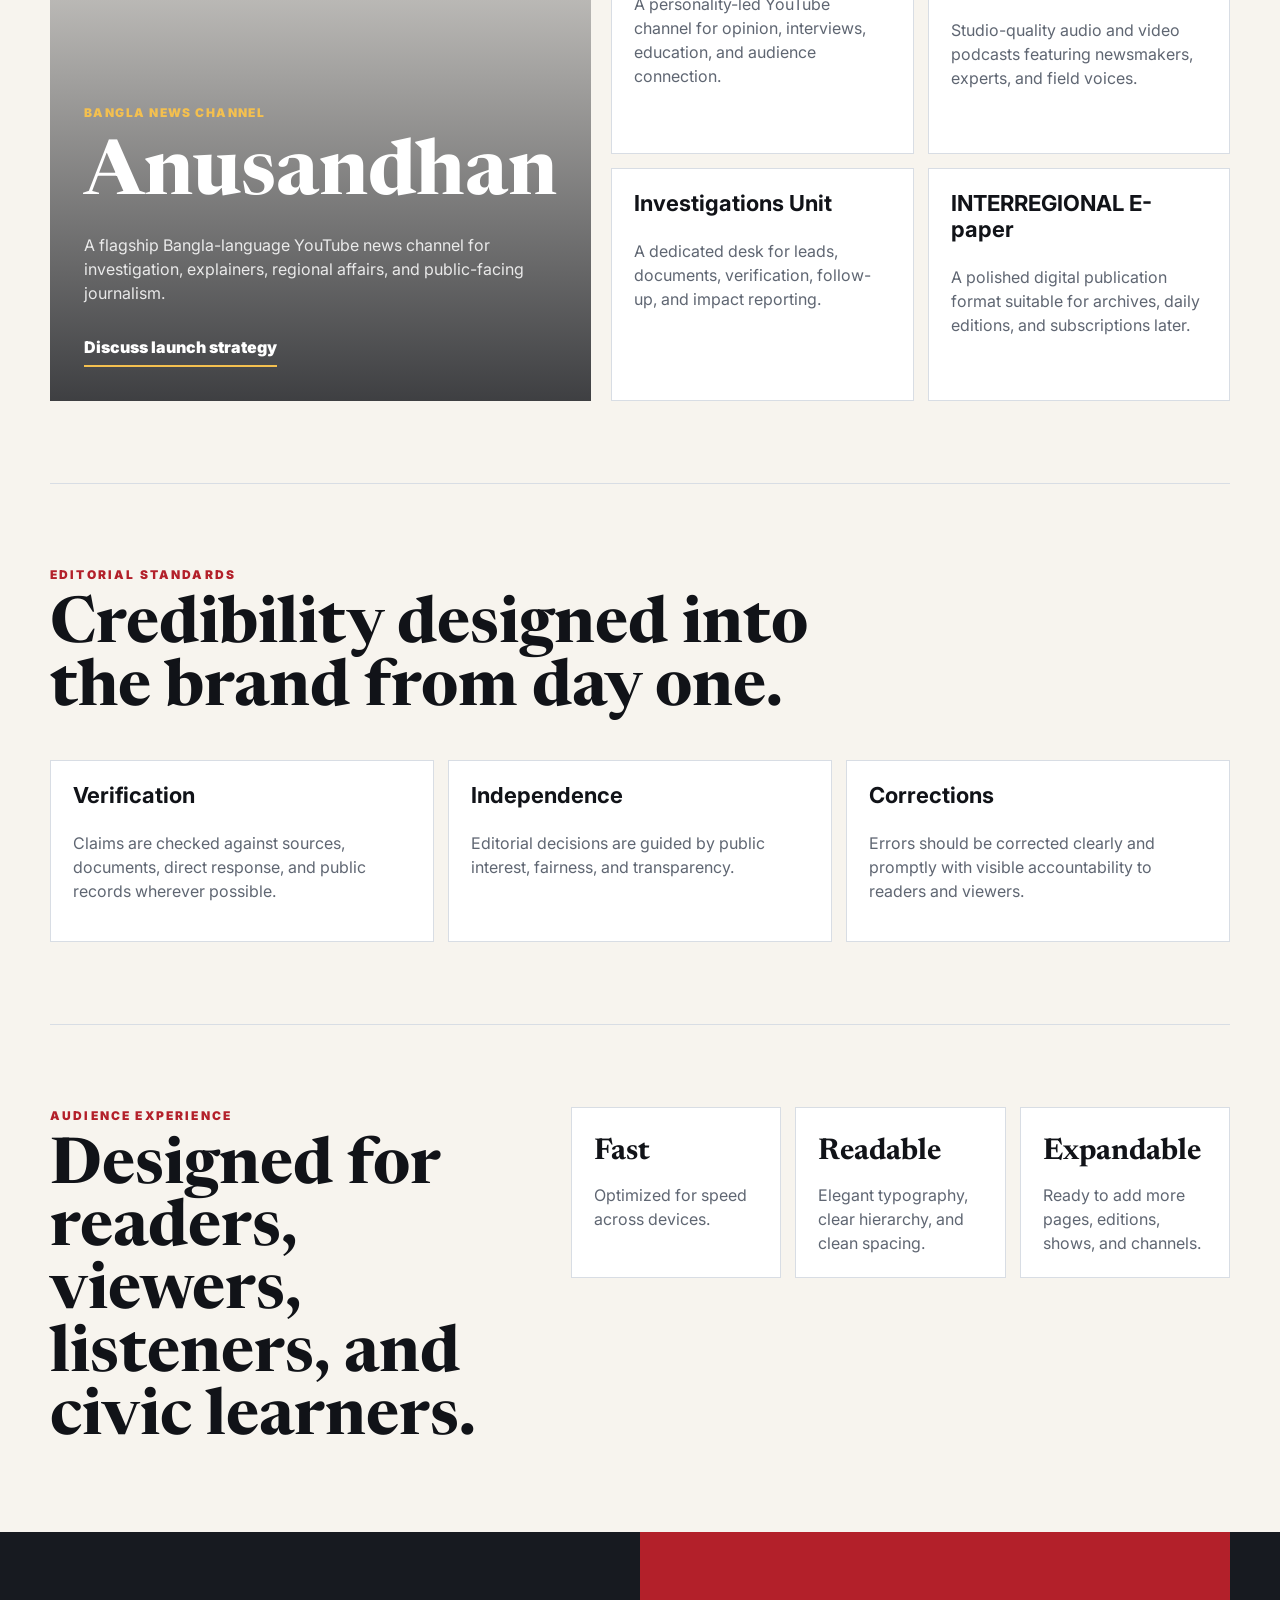
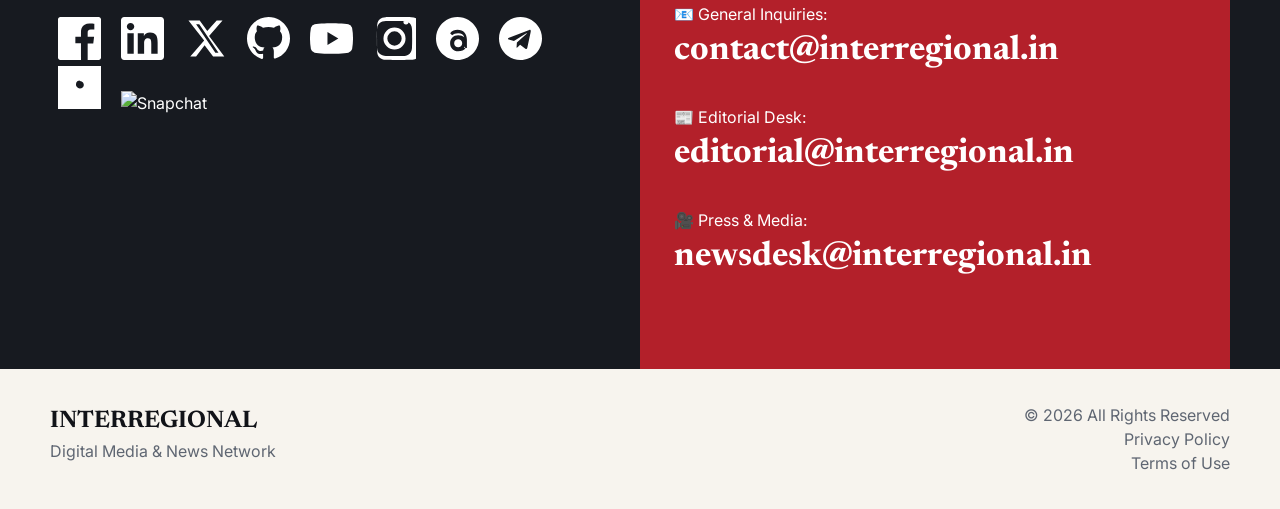
==== commit 210cbcb1: "Add Medium and Snapchat links to index.html" ====
--- a/index.html
+++ b/index.html
@@ -334,6 +334,12 @@
          <!-- Telegram -->
          <a href="https://t.me/InterregionalMedia" target="_blank">
            <img src="images/telegram.svg" alt="Telegram" style="width:43px;height:43px;margin:0 8px;">
+         <!-- Medium -->
+         <a href="https://medium.com/@interregional" target="_blank">
+           <img src="images/medium.svg" alt="Medium" style="width:43px;height:43px;margin:0 8px;">
+         <!-- Snapchat -->
+         <a href="https://www.snapchat.com/@interregionalin" target="_blank">
+           <img src="images/snapchat.svg" alt="Snapchat" style="width:43px;height:43px;margin:0 8px;">
       </a>
     </div>
   </div>
